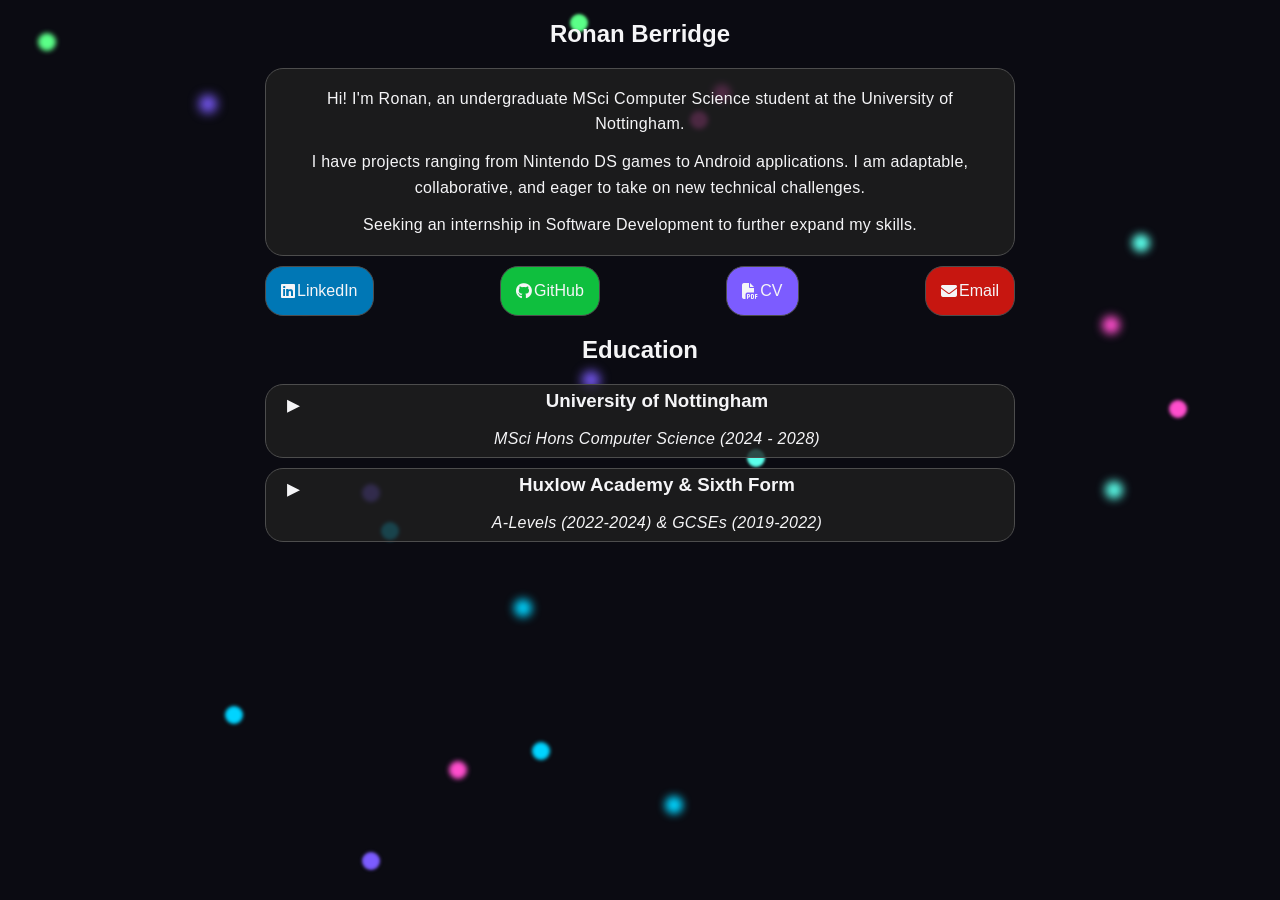
==== index.html @ 02e6f23b "Added education drop downs" ====
<!DOCTYPE html>
<html lang="en">
<head>
  <meta charset="UTF-8">

  <title>Ronan Berridge</title>
  <meta name="viewport" content="width=device-width, initial-scale=1" />

  <meta name="title" content="Ronan Berridge" />
  <meta name="description" content="My Portpholio! See what I have been up do and what I am working on." />
  <link rel="stylesheet" href="background.css">
  <link rel="stylesheet" href="styles.css">
  <link rel="stylesheet" href="https://cdnjs.cloudflare.com/ajax/libs/font-awesome/6.4.0/css/all.min.css">

</head>

<body>
  <div class="background" id="background"></div>
  <script src="background.js"></script>

  <div class="content">
    
    <!-- Section for the introduction -->
    <section>
      <h1>Ronan Berridge</h1>

      <div class="section">
        <p>Hi! I'm Ronan, an undergraduate MSci Computer Science student at the University of Nottingham.</p>
        <p>I have projects ranging from Nintendo DS games to Android applications. I am adaptable, collaborative, and eager to take on new technical challenges.</p>
        <p>Seeking an internship in Software Development to further expand my skills.</p>
      </div>

    </section>
    
    <!-- Section for links, socials, etc... -->
    <section>
      <div class="links">
        <a href="https://www.linkedin.com/in/ronan-berridge/" class="link-btn linkedin">
          <i class="fab fa-linkedin"></i>
          <span class="link-text">LinkedIn</span>
        </a>
        <a href="https://github.com/Mystical-a" class="link-btn github">
          <i class="fab fa-github"></i>
          <span class="link-text">GitHub</span>
        </a>
        <a href="RonanBerridge.pdf" class="link-btn cv">
          <i class="fas fa-file-pdf"></i>
          <span class="link-text">CV</span>
        </a>
        <a href="mailto:ronan.berridge@gmail.com" class="link-btn email">
          <i class="fas fa-envelope"></i>
          <span class="link-text">Email</span>
        </a>

      </div>
    </section>

    <!-- Section for education -->
    <section>
      <h2>Education</h2>
      <div class="section">

        <details class="section-dropdown">
          <summary>
            <h3><a href="https://www.nottingham.ac.uk/">University of Nottingham</a></h3>
            <p><a href="https://www.nottingham.ac.uk/studywithus/ugstudy/courses/UG/Computer-Science-MSci-Hons.html"><em>MSci Hons Computer Science (2024 - 2028)</em></a></p>
          </summary>

          <!-- Split the section into averages and modules -->
          <div class="section-grid">
            <div class="section-left">
              <h4>Key Modules</h4>
              <div class="section-chips">
                <span class="chip">Programming & Algorithms (99%)</span>
                <span class="chip">Computer Architecture (94%)</span>
                <span class="chip">Networks (92%)</span>
                <span class="chip">Software Engineering (92%)</span>
                <span class="chip">Assembly (99%)</span>
                <span class="chip">Operating Systems & Concurrency (76%)</span>
                <span class="chip">Developing Maintainable Software (79%)</span>
                <span class="chip">Computer Architecture (64%)</span>
                <span class="chip">Formal Reasoning (89%)</span>
                <span class="chip">Paradigms (79%)</span>
              </div>
            </div>
            <div class="section-right">
              <h4>Averages</h4>
              <p><strong>Year 1:</strong> 89%</p>
              <p><strong>Year 2:</strong> 80%</p>
            </div>
          </div>
        </details>

      </div>

      <div class="section">
      
        <details class="section-dropdown">
          <summary>
            <h3><a href="https://www.huxlow.northants.sch.uk/sixth-form/">Huxlow Academy & Sixth Form </a></h3>
            <p><em>A-Levels (2022-2024) & GCSEs (2019-2022)</em></p>
          </summary>
          
          <div class="section-grid">

            <div class="section-left">
              <h4>A-Levels</h4>
              <p><strong>Computer Science:</strong> A</p>
              <p><strong>Physics:</strong> A</p>
              <p><strong>Mathematics:</strong> A</p>
              <p><strong>Further Mathematics:</strong> B</p>
            </div>

            <div class="section-right">
              <h4>Key GCSEs (1-9)</h4>
              <p><strong>Computer Science</strong> 9</p>
              <p><strong>Physics</strong> 9</p>
              <p><strong>Mathematics</strong> 9</p>
              <p><strong>English</strong> 5</p>
            </div>

          </div>

        </details>

      </div>

    </section>
    
    <!-- Section for projects & experience -->


    <!-- Section for other stuff (certifications, interests, etc...) -->


  </div>

</body>
</html>
---- background.css ----
/* Background, set animations for moving a span and rotating it*/
@keyframes move {
    100% {
        transform: translate3d(0, 0, 1px) rotate(360deg);
    }
}

/* Then set the background to fill the entire screen, behind text, in the correct colour */
.background {
    position: fixed;
    width: 100vw;
    height: 100vh;
    top: 0;
    left: 0;
    background: #0b0b12;
    z-index: -1;
    overflow: hidden;
}

/* Set spans to be circles with the animation */
.background span {
    width: 2vmin;
    height: 2vmin;
    border-radius: 2vmin;
    backface-visibility: hidden;
    position: absolute;
    animation: move;
    animation-duration: 45s;
    animation-timing-function: linear;
    animation-iteration-count: infinite;
}

/* Set content to be centred on the screen and a fixed size*/
.content {
    position: absolute;
    top: 0%;
    left: 50%;
    width: 65%;
    max-width: 750px;

    transform: translate(-50%, 0%);
    text-align: center;
    transition: width 0.5s ease;
}

@media (max-width: 600px) {
    .content {
        width: 90%;
    }
}
---- styles.css ----
/* Generic styles applied to everyting */

/* Colours */
:root {
  --bg: #0b0b12;
  --surface: #202020cc;
  --surface-border: #4d4d4d;
  
  --primary: #7c5cff;
  --secondary: #00d4ff;

  --text-main: #f5f5f7;
  --text-muted: #a0a0b3;

  --orb1: #7c5cff;
  --orb2: #00d4ff;
  --orb3: #ff4ecd;
  --orb4: #5bff88;
}

/* Text */
body {
    font-family: 'Poppins', sans-serif;
    color: var(--text-main);
    opacity: 1;
}

/* Sections, these are the surfaces containing info */
/* They have slight opacity so you can see the background through them, and a rounded border */
.section {
    padding: 5px 15px;
    margin: 10px 0px;
    border: 1px solid var(--surface-border);
    border-radius: 2vh;
    background-color: var(--surface);
}

.section p {
    margin: 12px 0px;
    line-height: 1.6;
    letter-spacing: 0.3px;
    color: var(--text-main);
}

/* Allow sections to be split into two columns */
.section-grid {
    display: grid;
    grid-template-columns: repeat(auto-fit, minmax(250px, 1fr));
    gap: 16px;
    align-items: start;;
}

.section-left, .section-right {
    text-align: left;
}
.section-left p, .section-right p {
    margin: 8px 0px;
}

/* Set hidden links to appear normally */
.section h3 a,
.section p a {
  color: inherit;
  text-decoration: none;
  text-underline-offset: 2px;
}

/* Then add section chips to quickly display information */
.section-chips {
    display: flex;
    flex-wrap: wrap;
    gap: 8px;
    margin-top: 8px;;
}

/* Add styles for the section dropdowns */
.section-dropdown > summary {
  list-style: none;
  cursor: pointer;
  display: grid;
  grid-template-columns: 24px 1fr;
  gap: 0 10px;
  align-items: start;
}

/* Add an animation so it changes from ▸ to a down arrow when clicked */
.section-dropdown > summary::before {
  content: "▸";
  font-size: 1.6rem;
  line-height: 1;
  margin-top: 2px;
  transition: transform 0.2s ease;
}

.section-dropdown[open] > summary::before {
  transform: rotate(90deg);
}

/* Then set the H3 to sit next to the ▸ */
.section-dropdown > summary > :is(h3, p) {
  grid-column: 2;
  margin: 0;
}

/* And set the p to sit below the H3, with a small gap */
.section-dropdown > summary > p {
  margin-top: 9px;
}

/* A chip is similar to a section, it has a highlighted background to show the key info */
.chip {
    display: inline-block;
    padding: 6px 10px;
    border: 1px solid var(--surface-border);
    border-radius: 999px;
    background: rgba(255,255,255,0.04);
    font-size: 0.9rem;
    line-height: 1.2;
}


/* Styles for the link buttons */
/* Position them one after the other, in line with the previous segment */
.links {
    margin: 10px 0px;
    display: flex;
    justify-content: space-between;
    flex-wrap: wrap;
    width: 100%;
    gap: 15px;
}

/* Then give all the buttons the same border, padding and background */
.link-btn {
    display: flex;
    flex-direction: row;
    align-items: center;
    padding: 15px 15px;
    justify-content: center;
    border: 1px solid var(--surface-border);
    border-radius: 2vh;
    background-color: var(--surface);
    text-decoration: none;
    color: var(--text-main);
    transition: all 0.3s ease;
    gap: 2px;
}

/* Give buttons individual colours for each site */
.link-btn.github {
    background-color: #0FBF3E;
}
.link-btn.linkedin {
    background-color: #0077B5;
}
.link-btn.cv {
    background-color: #7c5cff;
}
.link-btn.email {
    background-color: #c71610;
}
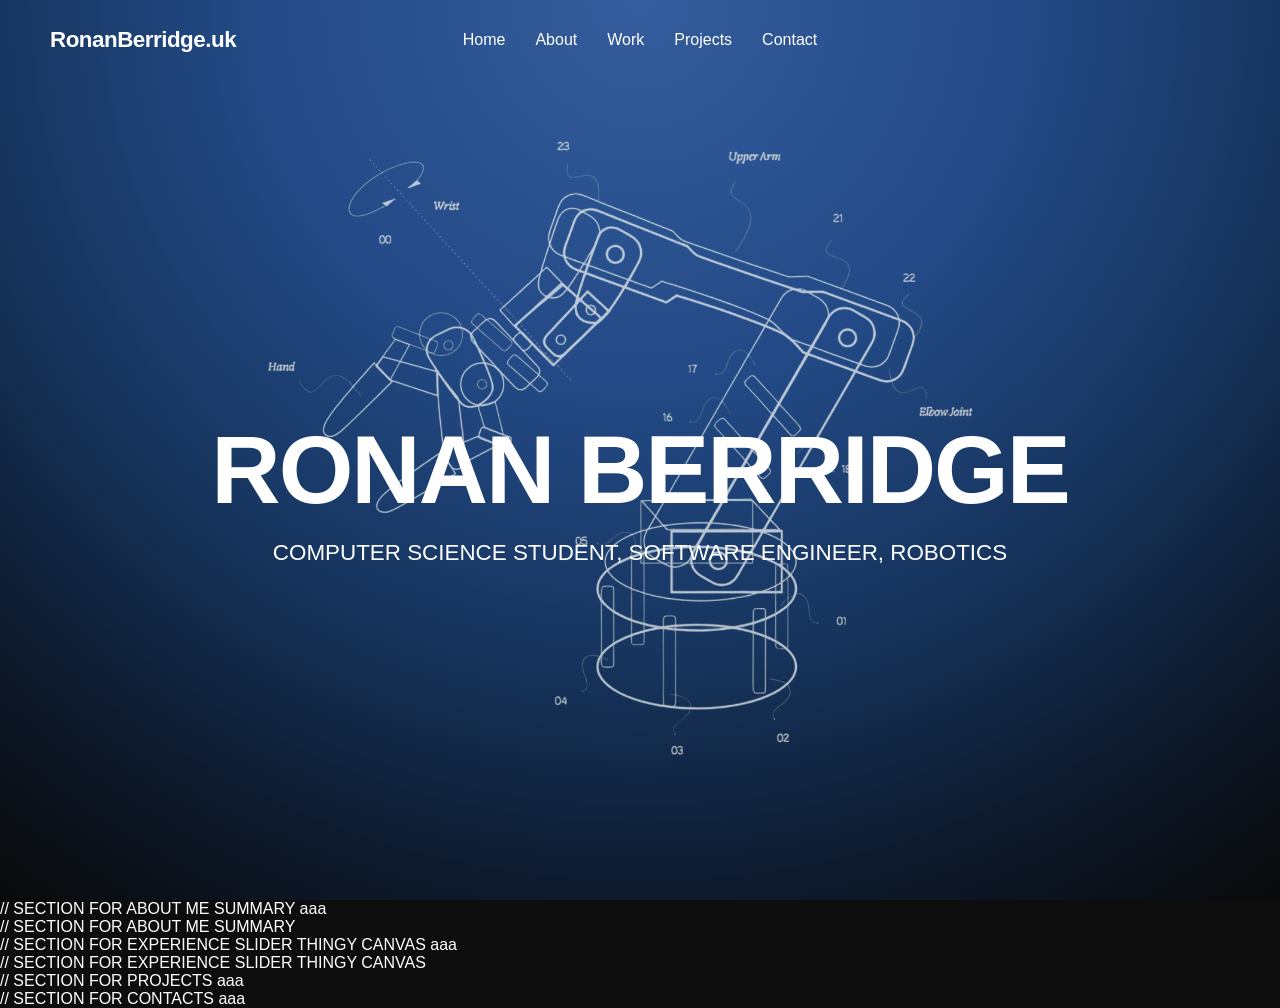
==== commit c1cd4c49: "Updated to new title page" ====
--- a/index.html
+++ b/index.html
@@ -15,127 +15,62 @@
 </head>
 
 <body>
-  <div class="background" id="background"></div>
-  <script src="background.js"></script>
 
-  <div class="content">
-    
-    <!-- Section for the introduction -->
-    <section>
-      <h1>Ronan Berridge</h1>
+    <div class="title-container">
+        <header>
 
-      <div class="section">
-        <p>Hi! I'm Ronan, an undergraduate MSci Computer Science student at the University of Nottingham.</p>
-        <p>I have projects ranging from Nintendo DS games to Android applications. I am adaptable, collaborative, and eager to take on new technical challenges.</p>
-        <p>Seeking an internship in Software Development to further expand my skills.</p>
-      </div>
+            <div class="logo">
+                <a href="#home">RonanBerridge.uk</a>
+            </div>
+
+            <nav>
+                <a href="#home">Home</a>
+                <a href="#about">About</a>
+                <a href="#work">Work</a>
+                <a href="#projects">Projects</a>
+                <a href="#contact">Contact</a>
+            </nav>
+
+        </header>
+
+        <section class="title" id="home">
+
+            <div class="title-content">
+
+                <img src="images/titleBackground.png" alt="Title background" class="title-image">
+                <h1>RONAN BERRIDGE</h1>
+                <p>COMPUTER SCIENCE STUDENT, SOFTWARE ENGINEER, ROBOTICS</p>
+
+            </div>
+
+        </section>
+
+    </div>
+
+
+    <section id="about"> // SECTION FOR ABOUT ME SUMMARY
+
+        aaa
+        
+    </section> // SECTION FOR ABOUT ME SUMMARY
+
+    <section id="work"> // SECTION FOR EXPERIENCE SLIDER THINGY CANVAS
+
+        aaa
+
+    </section> // SECTION FOR EXPERIENCE SLIDER THINGY CANVAS
+
+    <section id="projects"> // SECTION FOR PROJECTS
+
+        aaa
 
     </section>
-    
-    <!-- Section for links, socials, etc... -->
-    <section>
-      <div class="links">
-        <a href="https://www.linkedin.com/in/ronan-berridge/" class="link-btn linkedin">
-          <i class="fab fa-linkedin"></i>
-          <span class="link-text">LinkedIn</span>
-        </a>
-        <a href="https://github.com/Mystical-a" class="link-btn github">
-          <i class="fab fa-github"></i>
-          <span class="link-text">GitHub</span>
-        </a>
-        <a href="RonanBerridge.pdf" class="link-btn cv">
-          <i class="fas fa-file-pdf"></i>
-          <span class="link-text">CV</span>
-        </a>
-        <a href="mailto:ronan.berridge@gmail.com" class="link-btn email">
-          <i class="fas fa-envelope"></i>
-          <span class="link-text">Email</span>
-        </a>
 
-      </div>
+    <section id="contact"> // SECTION FOR CONTACTS
+
+        aaa
+
     </section>
 
-    <!-- Section for education -->
-    <section>
-      <h2>Education</h2>
-      <div class="section">
 
-        <details class="section-dropdown">
-          <summary>
-            <h3><a href="https://www.nottingham.ac.uk/">University of Nottingham</a></h3>
-            <p><a href="https://www.nottingham.ac.uk/studywithus/ugstudy/courses/UG/Computer-Science-MSci-Hons.html"><em>MSci Hons Computer Science (2024 - 2028)</em></a></p>
-          </summary>
-
-          <!-- Split the section into averages and modules -->
-          <div class="section-grid">
-            <div class="section-left">
-              <h4>Key Modules</h4>
-              <div class="section-chips">
-                <span class="chip">Programming & Algorithms (99%)</span>
-                <span class="chip">Computer Architecture (94%)</span>
-                <span class="chip">Networks (92%)</span>
-                <span class="chip">Software Engineering (92%)</span>
-                <span class="chip">Assembly (99%)</span>
-                <span class="chip">Operating Systems & Concurrency (76%)</span>
-                <span class="chip">Developing Maintainable Software (79%)</span>
-                <span class="chip">Computer Architecture (64%)</span>
-                <span class="chip">Formal Reasoning (89%)</span>
-                <span class="chip">Paradigms (79%)</span>
-              </div>
-            </div>
-            <div class="section-right">
-              <h4>Averages</h4>
-              <p><strong>Year 1:</strong> 89%</p>
-              <p><strong>Year 2:</strong> 80%</p>
-            </div>
-          </div>
-        </details>
-
-      </div>
-
-      <div class="section">
-      
-        <details class="section-dropdown">
-          <summary>
-            <h3><a href="https://www.huxlow.northants.sch.uk/sixth-form/">Huxlow Academy & Sixth Form </a></h3>
-            <p><em>A-Levels (2022-2024) & GCSEs (2019-2022)</em></p>
-          </summary>
-          
-          <div class="section-grid">
-
-            <div class="section-left">
-              <h4>A-Levels</h4>
-              <p><strong>Computer Science:</strong> A</p>
-              <p><strong>Physics:</strong> A</p>
-              <p><strong>Mathematics:</strong> A</p>
-              <p><strong>Further Mathematics:</strong> B</p>
-            </div>
-
-            <div class="section-right">
-              <h4>Key GCSEs (1-9)</h4>
-              <p><strong>Computer Science</strong> 9</p>
-              <p><strong>Physics</strong> 9</p>
-              <p><strong>Mathematics</strong> 9</p>
-              <p><strong>English</strong> 5</p>
-            </div>
-
-          </div>
-
-        </details>
-
-      </div>
-
-    </section>
-    
-    <!-- Section for projects & experience -->
-
-
-    <!-- Section for other stuff (certifications, interests, etc...) -->
-
-
-  </div>
-
-</body>
-</html>
-
-
+</body>
--- a/styles.css
+++ b/styles.css
@@ -1,161 +1,145 @@
-/* Generic styles applied to everyting */
-
-/* Colours */
-:root {
-  --bg: #0b0b12;
-  --surface: #202020cc;
-  --surface-border: #4d4d4d;
-  
-  --primary: #7c5cff;
-  --secondary: #00d4ff;
-
-  --text-main: #f5f5f7;
-  --text-muted: #a0a0b3;
-
-  --orb1: #7c5cff;
-  --orb2: #00d4ff;
-  --orb3: #ff4ecd;
-  --orb4: #5bff88;
+* {
+    margin: 0;
+    padding: 0;
+    box-sizing: border-box;
 }
 
-/* Text */
 body {
-    font-family: 'Poppins', sans-serif;
-    color: var(--text-main);
-    opacity: 1;
+    font-family: "Inter", sans-serif;
+    background: #0d0d0d;
+    color: white;
 }
 
-/* Sections, these are the surfaces containing info */
-/* They have slight opacity so you can see the background through them, and a rounded border */
-.section {
-    padding: 5px 15px;
-    margin: 10px 0px;
-    border: 1px solid var(--surface-border);
-    border-radius: 2vh;
-    background-color: var(--surface);
+.title-container {
+    min-height: 100vh;
+    background:
+        radial-gradient(
+            circle at top,
+            #355d9d 0%,
+            #234a86 35%,
+            #16345d 60%,
+            #0e1b2f 80%,
+            #090909 100%
+        );
 }
 
-.section p {
-    margin: 12px 0px;
-    line-height: 1.6;
-    letter-spacing: 0.3px;
-    color: var(--text-main);
+header {
+    height: 80px;
+    width: 100%;
+    display: flex;
+    align-items: center;
+    padding: 0 50px;
+    background: transparent;
 }
 
-/* Allow sections to be split into two columns */
-.section-grid {
-    display: grid;
-    grid-template-columns: repeat(auto-fit, minmax(250px, 1fr));
-    gap: 16px;
-    align-items: start;;
+.logo {
+    flex: 1;
+    opacity: 1;
+    transition: opacity 0.3s ease;
 }
 
-.section-left, .section-right {
-    text-align: left;
-}
-.section-left p, .section-right p {
-    margin: 8px 0px;
+.logo a {
+
+    color: white;
+
+    text-decoration: none;
+
+    font-size: 1.4rem;
+    font-weight: 700;
+
+    letter-spacing: -0.5px;
+
 }
 
-/* Set hidden links to appear normally */
-.section h3 a,
-.section p a {
-  color: inherit;
-  text-decoration: none;
-  text-underline-offset: 2px;
+nav {
+
+    position: absolute;
+    left: 50%;
+    transform: translateX(-50%);
+    display: flex;
+    gap: 30px;
+    opacity: 1;
+    transition: opacity 0.3s ease;
+}
+@media (max-width: 900px) {
+
+    .logo,
+    nav {
+        opacity: 0;
+        pointer-events: none;
+    }
+
 }
 
-/* Then add section chips to quickly display information */
-.section-chips {
-    display: flex;
-    flex-wrap: wrap;
-    gap: 8px;
-    margin-top: 8px;;
+nav a {
+
+    color: #ffffff;
+
+    text-decoration: none;
+
+    font-size: 1rem;
+    font-weight: 500;
+
 }
 
-/* Add styles for the section dropdowns */
-.section-dropdown > summary {
-  list-style: none;
-  cursor: pointer;
-  display: grid;
-  grid-template-columns: 24px 1fr;
-  gap: 0 10px;
-  align-items: start;
-}
+nav a:hover {
 
-/* Add an animation so it changes from ▸ to a down arrow when clicked */
-.section-dropdown > summary::before {
-  content: "▸";
-  font-size: 1.6rem;
-  line-height: 1;
-  margin-top: 2px;
-  transition: transform 0.2s ease;
-}
+    color: white;
+    transform: translateY(-2px);
 
-.section-dropdown[open] > summary::before {
-  transform: rotate(90deg);
-}
-
-/* Then set the H3 to sit next to the ▸ */
-.section-dropdown > summary > :is(h3, p) {
-  grid-column: 2;
-  margin: 0;
-}
-
-/* And set the p to sit below the H3, with a small gap */
-.section-dropdown > summary > p {
-  margin-top: 9px;
-}
-
-/* A chip is similar to a section, it has a highlighted background to show the key info */
-.chip {
-    display: inline-block;
-    padding: 6px 10px;
-    border: 1px solid var(--surface-border);
-    border-radius: 999px;
-    background: rgba(255,255,255,0.04);
-    font-size: 0.9rem;
-    line-height: 1.2;
 }
 
 
-/* Styles for the link buttons */
-/* Position them one after the other, in line with the previous segment */
-.links {
-    margin: 10px 0px;
+
+
+
+.title {
+
+    height: calc(100vh - 80px);
+
     display: flex;
-    justify-content: space-between;
-    flex-wrap: wrap;
-    width: 100%;
-    gap: 15px;
+    justify-content: center;
+    align-items: center;
+
+    background: transparent;
+
 }
 
-/* Then give all the buttons the same border, padding and background */
-.link-btn {
-    display: flex;
-    flex-direction: row;
-    align-items: center;
-    padding: 15px 15px;
-    justify-content: center;
-    border: 1px solid var(--surface-border);
-    border-radius: 2vh;
-    background-color: var(--surface);
-    text-decoration: none;
-    color: var(--text-main);
-    transition: all 0.3s ease;
-    gap: 2px;
+
+.title-content {
+    position: relative;
+    text-align: center;
 }
 
-/* Give buttons individual colours for each site */
-.link-btn.github {
-    background-color: #0FBF3E;
+.title-image {
+    position: absolute;
+
+    top: 20%;
+    left: 50%;
+    transform: translate(-50%, -50%);
+
+    opacity: 0.7;
+
+    width: min(900px, 80vw);
+    height: auto;
+    z-index: 0;
+
+    pointer-events: none;
 }
-.link-btn.linkedin {
-    background-color: #0077B5;
+
+.title h1 {
+    font-size: clamp(3.5rem, 8vw, 6rem);
+    font-weight: 800;
+    letter-spacing: -2px;
+    position: relative;
+    z-index: 1;
+    margin-bottom: 15px;
 }
-.link-btn.cv {
-    background-color: #7c5cff;
-}
-.link-btn.email {
-    background-color: #c71610;
-}
+
+.title p {
+    font-size: 1.4rem;
+    font-weight: 540;
+    position: relative;
+    z-index: 1;
+
+}
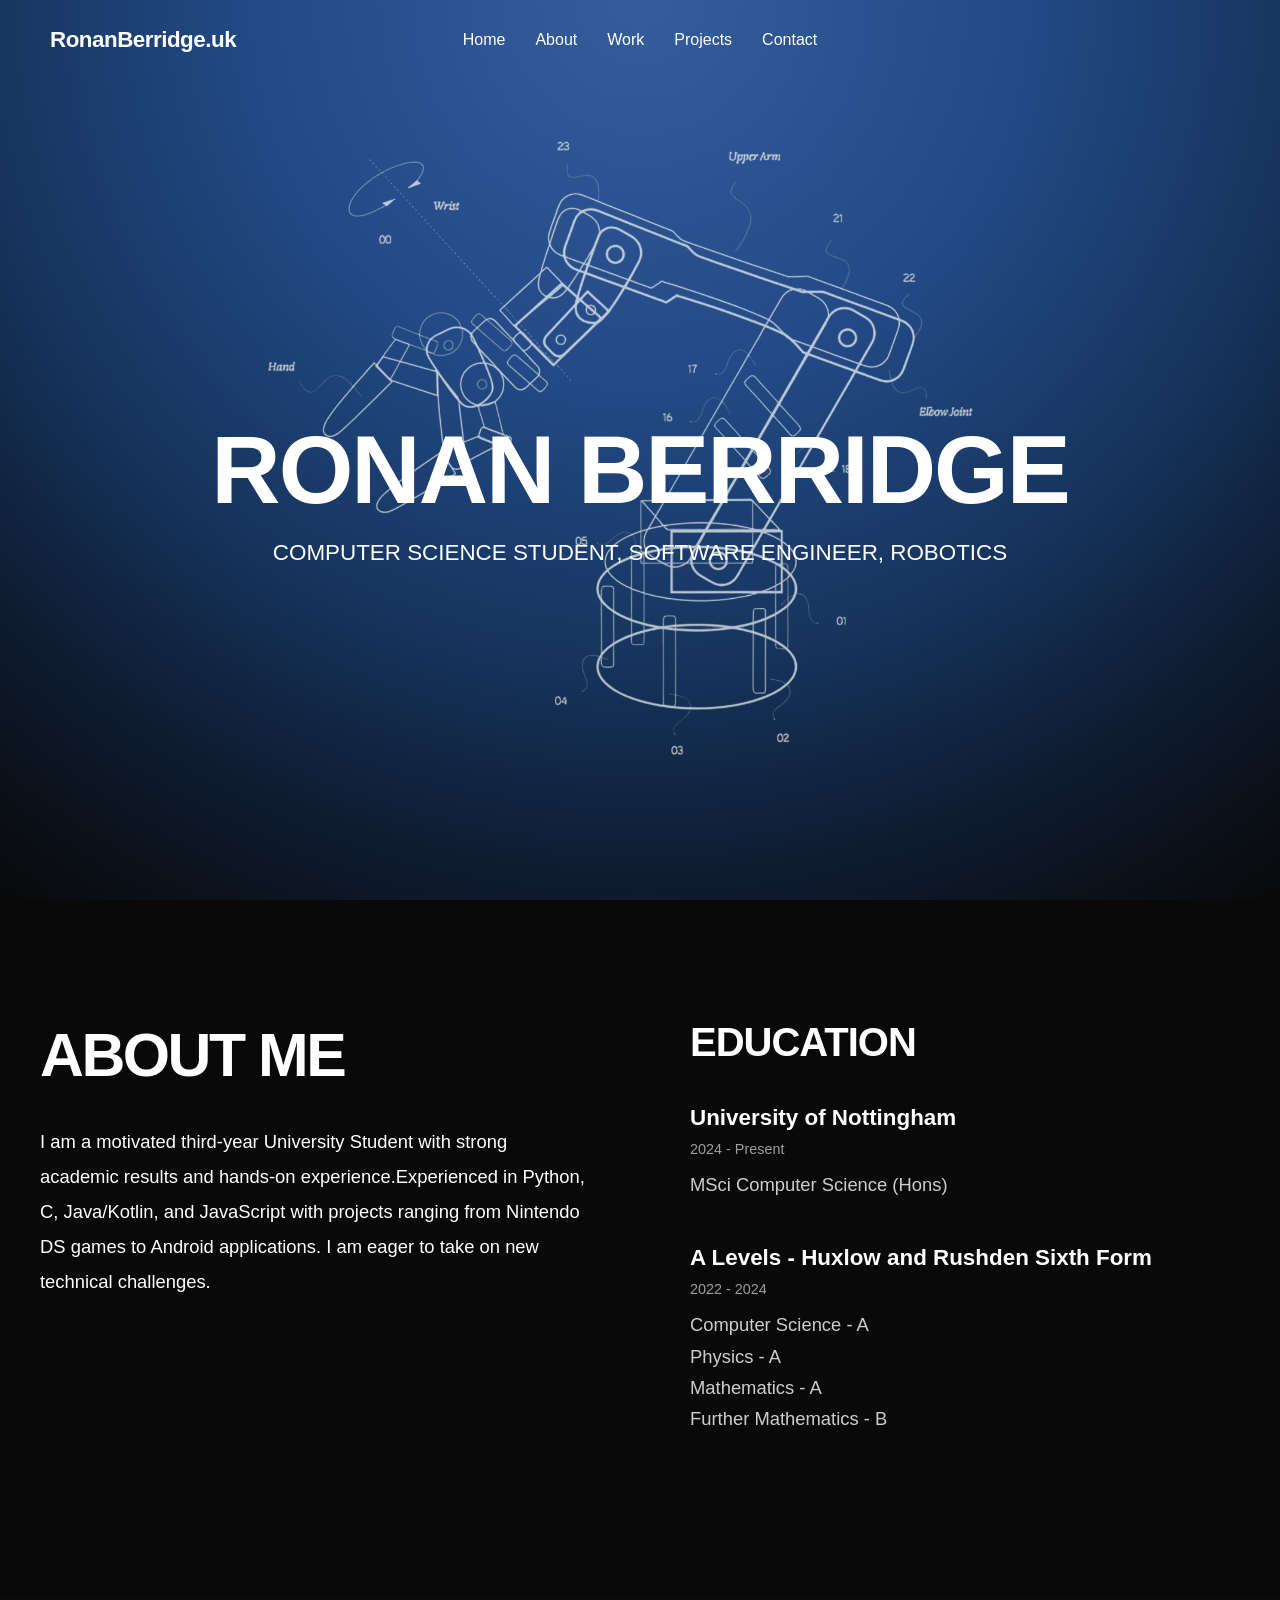
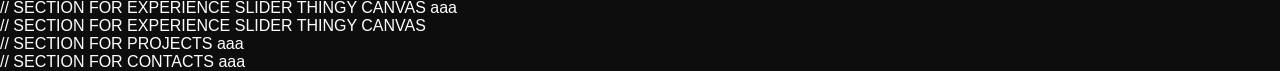
==== commit b203fec6: "Add about section" ====
--- a/index.html
+++ b/index.html
@@ -34,7 +34,6 @@
         </header>
 
         <section class="title" id="home">
-
             <div class="title-content">
 
                 <img src="images/titleBackground.png" alt="Title background" class="title-image">
@@ -42,17 +41,60 @@
                 <p>COMPUTER SCIENCE STUDENT, SOFTWARE ENGINEER, ROBOTICS</p>
 
             </div>
-
         </section>
 
     </div>
 
+    <section id="about" class="about">
+        <div class="split-container">
+            <div class="split">
 
-    <section id="about"> // SECTION FOR ABOUT ME SUMMARY
+                <h2>ABOUT ME</h2>
+                <p>I am a motivated third-year University Student with strong academic results and hands-on experience.Experienced in Python, C, Java/Kotlin, and JavaScript with projects ranging from Nintendo DS games to Android applications. I am eager to take on new technical challenges.</p>
 
-        aaa
-        
-    </section> // SECTION FOR ABOUT ME SUMMARY
+            </div>
+            <div class="split">
+
+                <h3>EDUCATION</h3>
+
+
+                <div class="split-item">
+
+                    <h4>University of Nottingham</h4>
+
+                    <span>
+                        2024 - Present
+                    </span>
+
+                    <p>
+                        MSci Computer Science (Hons)
+                    </p>
+
+
+
+                </div>
+
+
+                <div class="split-item">
+
+                    <h4>A Levels - Huxlow and Rushden Sixth Form</h4>
+                    
+                    <span>
+                        2022 - 2024
+                    </span>
+
+                    <p>
+                        Computer Science - A <br>
+                        Physics - A<br>
+                        Mathematics - A<br>
+                        Further Mathematics - B <br>
+                    </p>
+
+                </div>
+            </div>
+        </div>
+
+    </section>
 
     <section id="work"> // SECTION FOR EXPERIENCE SLIDER THINGY CANVAS
 
--- a/styles.css
+++ b/styles.css
@@ -10,6 +10,7 @@
     color: white;
 }
 
+/* Title section */
 .title-container {
     min-height: 100vh;
     background:
@@ -23,6 +24,7 @@
         );
 }
 
+/* Header sits above title, but shares its background */
 header {
     height: 80px;
     width: 100%;
@@ -32,6 +34,7 @@
     background: transparent;
 }
 
+/* Logo is the RonanBerridge.uk in the top left of the header */
 .logo {
     flex: 1;
     opacity: 1;
@@ -39,18 +42,14 @@
 }
 
 .logo a {
-
     color: white;
-
     text-decoration: none;
-
     font-size: 1.4rem;
     font-weight: 700;
-
     letter-spacing: -0.5px;
-
-}
-
+}
+
+/* The nav (page options) dissapears on small devices as well as the logo */
 nav {
 
     position: absolute;
@@ -71,15 +70,12 @@
 
 }
 
+/* Remove the underline from the nav links and make them white, with a hover effect */
 nav a {
-
     color: #ffffff;
-
     text-decoration: none;
-
     font-size: 1rem;
     font-weight: 500;
-
 }
 
 nav a:hover {
@@ -89,44 +85,34 @@
 
 }
 
-
-
-
-
+/* The actual title is the full height of the screen minus the header */
 .title {
-
     height: calc(100vh - 80px);
-
     display: flex;
     justify-content: center;
     align-items: center;
-
     background: transparent;
-
-}
-
+}
 
 .title-content {
     position: relative;
     text-align: center;
 }
 
+/* The image sits behind the text and has a transparent background */
 .title-image {
     position: absolute;
-
     top: 20%;
     left: 50%;
     transform: translate(-50%, -50%);
-
     opacity: 0.7;
-
     width: min(900px, 80vw);
     height: auto;
     z-index: 0;
-
     pointer-events: none;
 }
 
+/* Set the text sizes */
 .title h1 {
     font-size: clamp(3.5rem, 8vw, 6rem);
     font-weight: 800;
@@ -142,4 +128,96 @@
     position: relative;
     z-index: 1;
 
-}+}
+
+/* About section */
+.about {
+    width: 100%;
+    padding: 120px 40px;
+    background: #090909;
+}
+
+/* Define a split container, allowing two things side by side */
+.split-container {
+    width: 100%;
+    max-width: 1200px;
+    margin: 0 auto;
+    display: grid;
+    grid-template-columns: 1fr 1fr;
+    gap: clamp(40px, 8vw, 100px);
+    align-items: start;
+}
+
+.split h2 {
+    font-size: 3.8rem;
+    font-weight: 800;
+    margin-bottom: 35px;
+    letter-spacing: -2.5px;
+
+}
+
+.split h3 {
+    font-size: 2.5rem;
+    font-weight: 700;
+    margin-bottom: 40px;
+    letter-spacing: -1px;
+}
+
+.split h4 {
+    font-size: 1.4rem;
+    font-weight: 600;
+    margin-bottom: 8px;
+}
+
+.split p {
+    font-size: 1.15rem;
+    line-height: 1.9;
+    margin-bottom: 25px;
+    max-width: 600px;
+}
+
+/* Split items are similar but vertical splits */
+.split-item {
+    margin-bottom: 45px;
+}
+
+.split-item p {
+    color: rgba(255,255,255,0.8);
+    line-height: 1.7;
+}
+
+.split-item span {
+    display: block;
+    margin-top: 10px;
+    margin-bottom: 12px;
+    color: rgba(255,255,255,0.6);
+    font-size: 0.9rem;
+}
+
+/* And make this responsive so on smaller devices is stacks vertically instead of splitting horizontally */
+@media (max-width: 900px) {
+
+    .about {
+        padding: 80px 25px;
+    }
+
+
+    .split-container {
+
+        grid-template-columns: 1fr;
+
+        gap: 60px;
+
+    }
+
+
+    .split h2 {
+        font-size: 3rem;
+    }
+
+
+    .split h3 {
+        font-size: 2rem;
+    }
+
+}
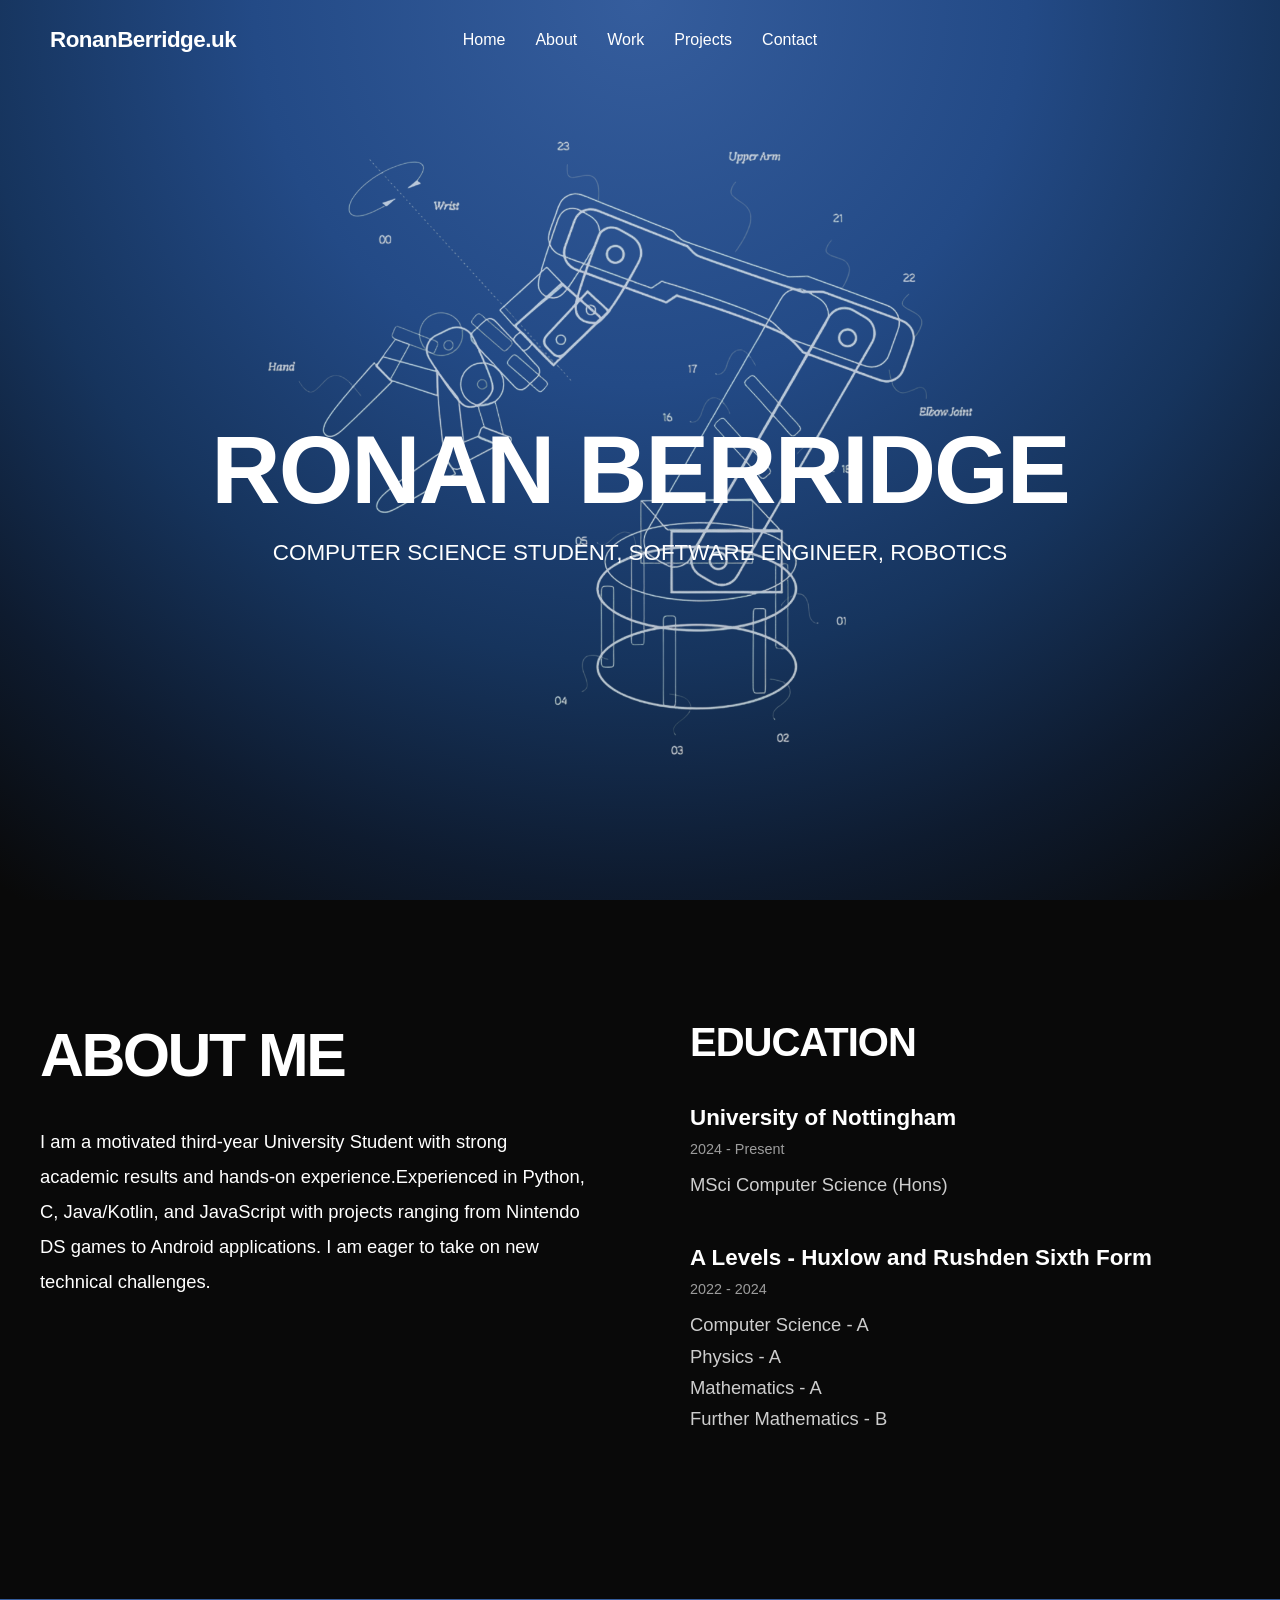
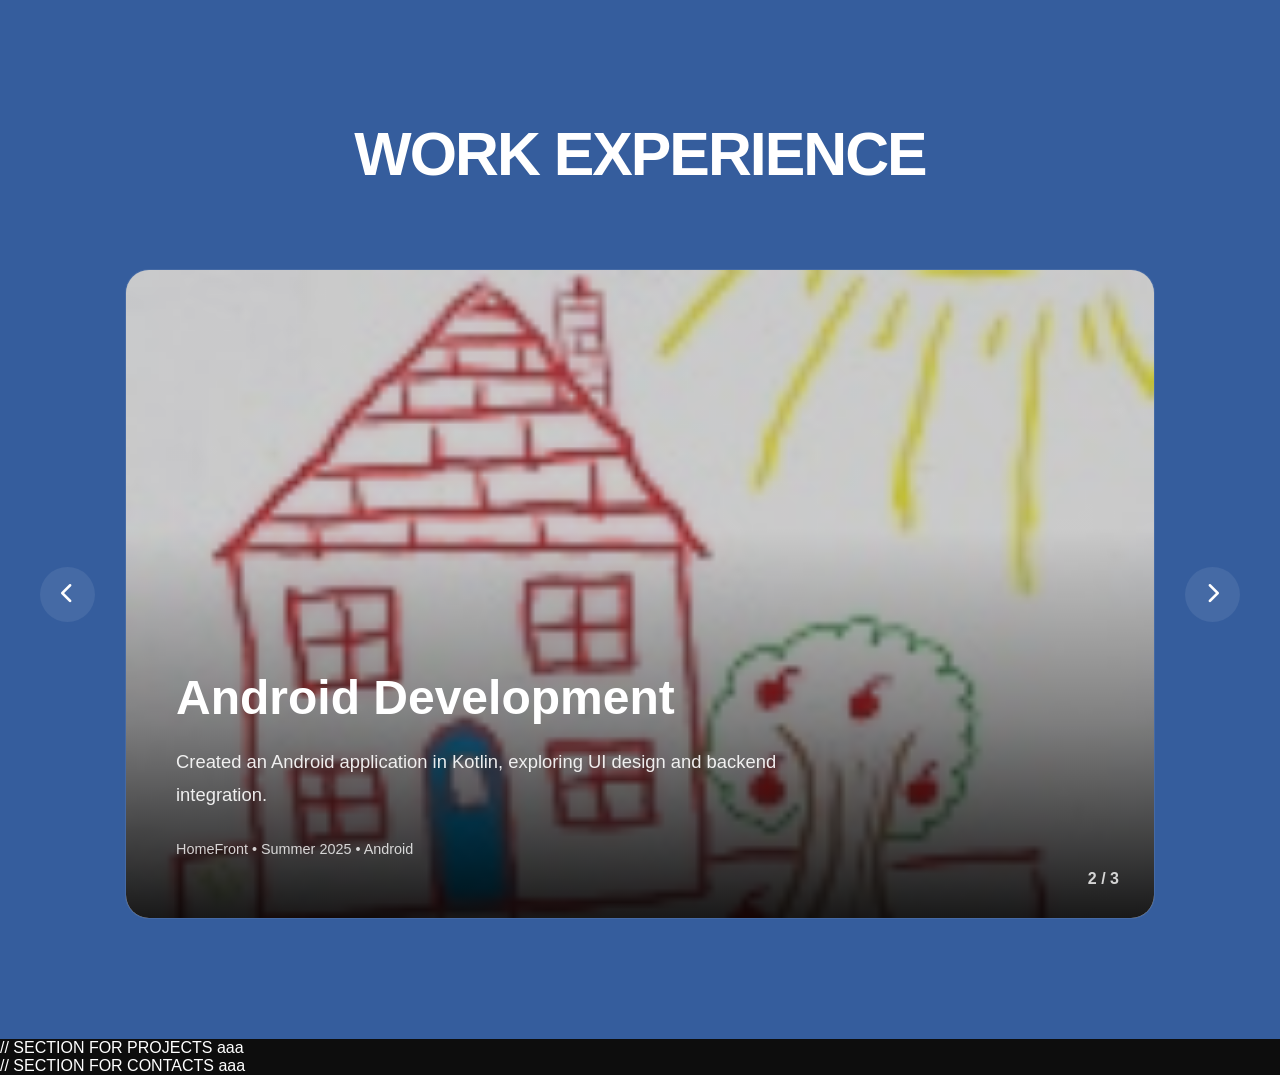
==== commit 775e054b: "Added work experience section" ====
--- a/index.html
+++ b/index.html
@@ -8,7 +8,6 @@
 
   <meta name="title" content="Ronan Berridge" />
   <meta name="description" content="My Portpholio! See what I have been up do and what I am working on." />
-  <link rel="stylesheet" href="background.css">
   <link rel="stylesheet" href="styles.css">
   <link rel="stylesheet" href="https://cdnjs.cloudflare.com/ajax/libs/font-awesome/6.4.0/css/all.min.css">
 
@@ -96,11 +95,36 @@
 
     </section>
 
-    <section id="work"> // SECTION FOR EXPERIENCE SLIDER THINGY CANVAS
+    <section class="work" id="work">
 
-        aaa
+        <h2>WORK EXPERIENCE</h2>
 
-    </section> // SECTION FOR EXPERIENCE SLIDER THINGY CANVAS
+        <div class="carousel">
+
+        <button id="previous" class="carousel-button">
+            <i class="fa-solid fa-chevron-left"></i>
+        </button>
+
+            <div class="slide">
+
+                <img id="slide-image">
+                <div class="slide-overlay"></div>
+                <div class="slide-content">
+                    <h3 id="slide-title"></h3>
+                    <p id="slide-description"></p>
+                    <div id="slide-tag" class="slide-tag"></div>
+                </div>
+                <div id="slide-number" class="slide-number"></div>
+
+            </div>
+
+        <button id="next" class="carousel-button">
+            <i class="fa-solid fa-chevron-right"></i>
+        </button>
+
+        </div>
+
+    </section>
 
     <section id="projects"> // SECTION FOR PROJECTS
 
@@ -115,4 +139,5 @@
     </section>
 
 
+    <script src="carousel.js"></script>
 </body>
--- a/styles.css
+++ b/styles.css
@@ -20,7 +20,7 @@
             #234a86 35%,
             #16345d 60%,
             #0e1b2f 80%,
-            #090909 100%
+            #090909 99%
         );
 }
 
@@ -221,3 +221,123 @@
     }
 
 }
+
+/* Work section */
+.work {
+    width: 100%;
+    padding: 120px 40px;
+    background: #355d9d;
+}
+
+.work h2 {
+    text-align: center;
+    font-size: 3.8rem;
+    font-weight: 800;
+    letter-spacing: -2px;
+    margin-bottom: 80px;
+
+}
+
+/* This section uses a carousel */
+.carousel {
+    max-width: 1200px;
+    margin: 0 auto;
+    display: flex;
+    align-items: center;
+    gap: 30px;
+}
+
+.carousel-button {
+    width: 55px;
+    height: 55px;
+    border: none;
+    border-radius: 50%;
+    background: rgba(255,255,255,0.08);
+    color: white;
+    font-size: 1.3rem;
+    cursor: pointer;
+    transition:
+        background 0.25s ease,
+        transform 0.25s ease;
+}
+
+.carousel-button:hover {
+    background: rgba(255,255,255,0.15);
+    transform: scale(1.08);
+}
+
+/* A slide is a single item in the carousel */
+/* This has text, an image and a gradient to make the text readable */
+.slide {
+    position: relative;
+    flex: 1;
+    height: 650px;
+    overflow: hidden;
+    border-radius: 24px;
+    border: 1px solid rgba(255,255,255,0.08);
+    background: #355d9d;
+    opacity: 1;
+    transition: opacity 0.25s ease;
+}
+
+/* When changing slide, this fade class is added to trigger the transition animation */
+.slide.fade {
+    opacity: 0;
+}
+
+.slide img {
+    position: absolute;
+    inset: 0;
+    width: 100%;
+    height: 100%;
+    object-fit: cover;
+}
+
+.slide-overlay {
+    position: absolute;
+    inset: 0;
+    background:
+        linear-gradient(
+            to top,
+            rgba(0,0,0,0.9) 0%,
+            rgba(0,0,0,0.5) 30%,
+            rgba(0,0,0,0.2) 60%
+        );
+}
+
+.slide-content {
+    position: absolute;
+    left: 50px;
+    bottom: 60px;
+    max-width: 650px;
+    z-index: 2;
+}
+
+.slide-content h3 {
+    font-size: 3rem;
+    font-weight: 700;
+    margin-bottom: 20px;
+}
+
+.slide-content p {
+    font-size: 1.15rem;
+    line-height: 1.8;
+    color: rgba(255,255,255,0.9);
+}
+
+.slide-tag {
+    display: inline-block;
+    margin-top: 30px;
+    color: rgba(255,255,255,0.8);
+    font-size: 0.9rem;
+}
+
+.slide-number {
+    position: absolute;
+    right: 35px;
+    bottom: 30px;
+    font-size: 1rem;
+    font-weight: 600;
+    color: rgba(255,255,255,0.8);
+    z-index: 2;
+}
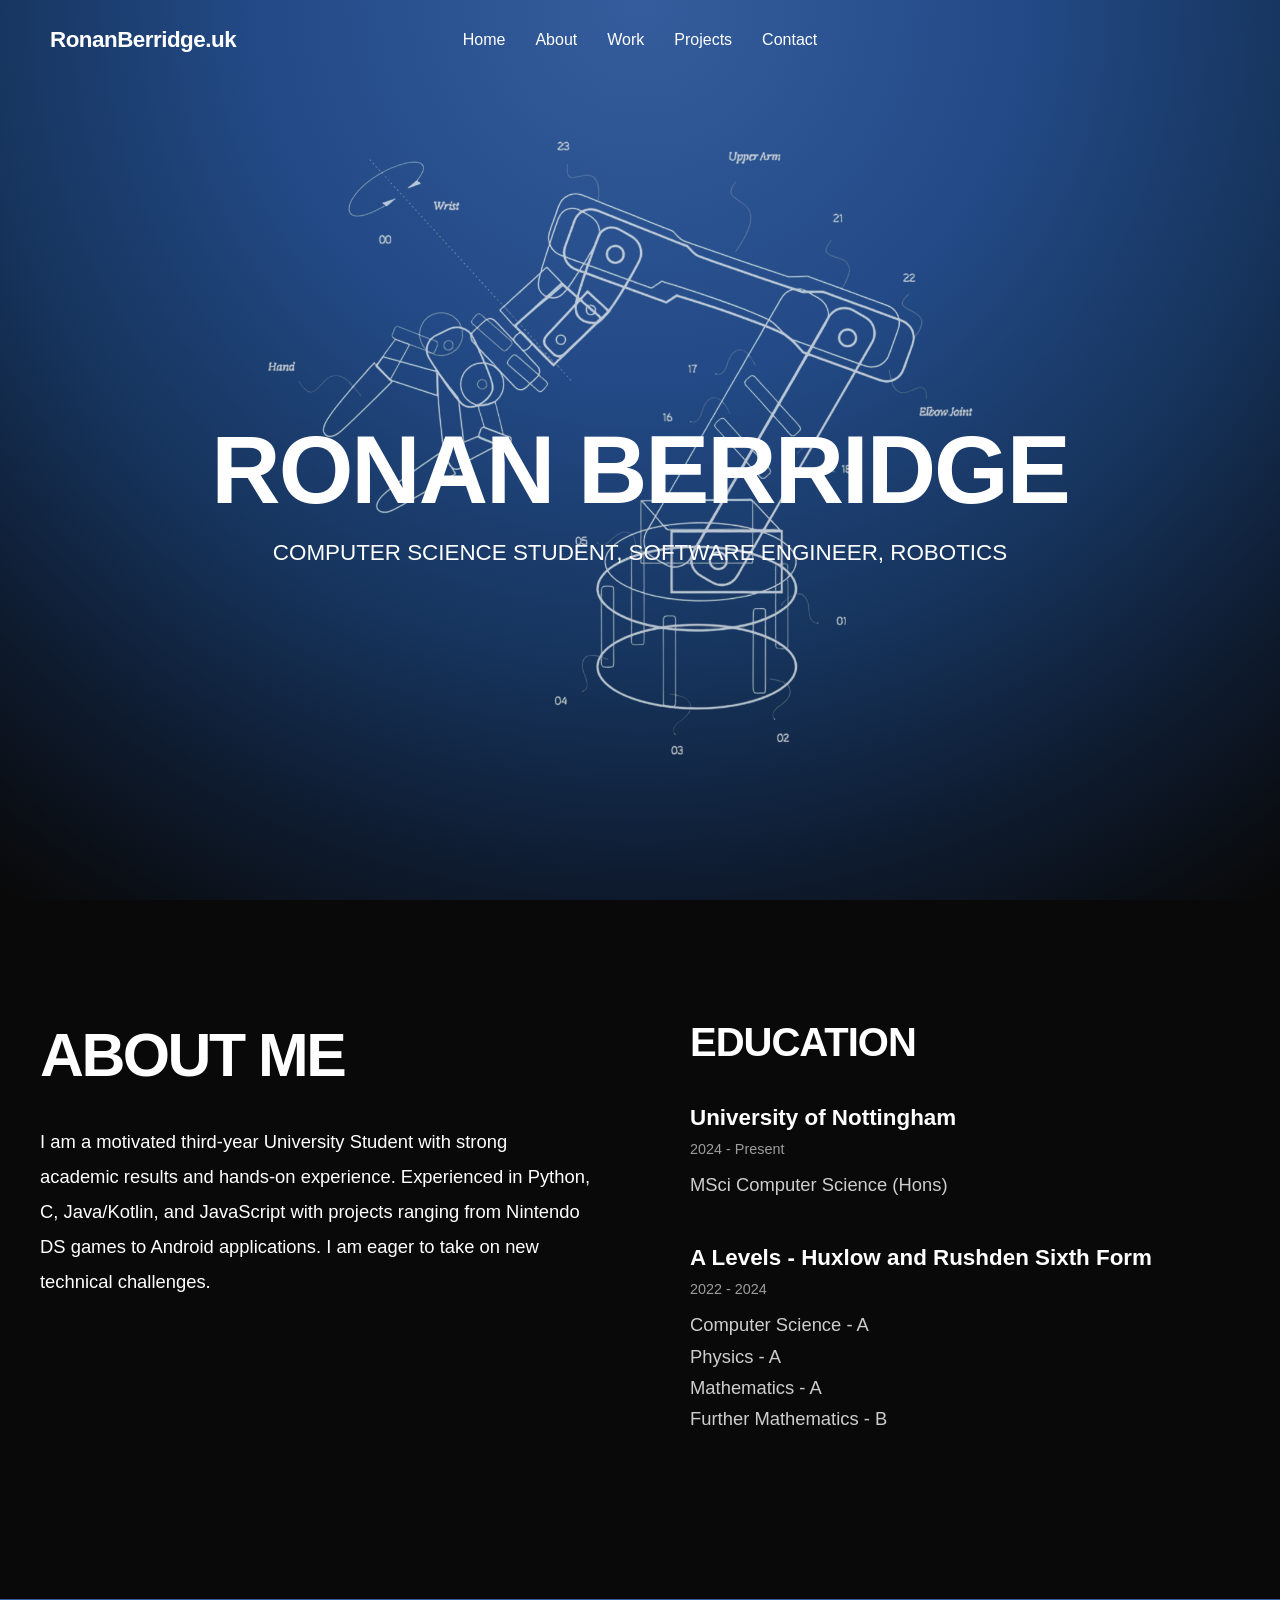
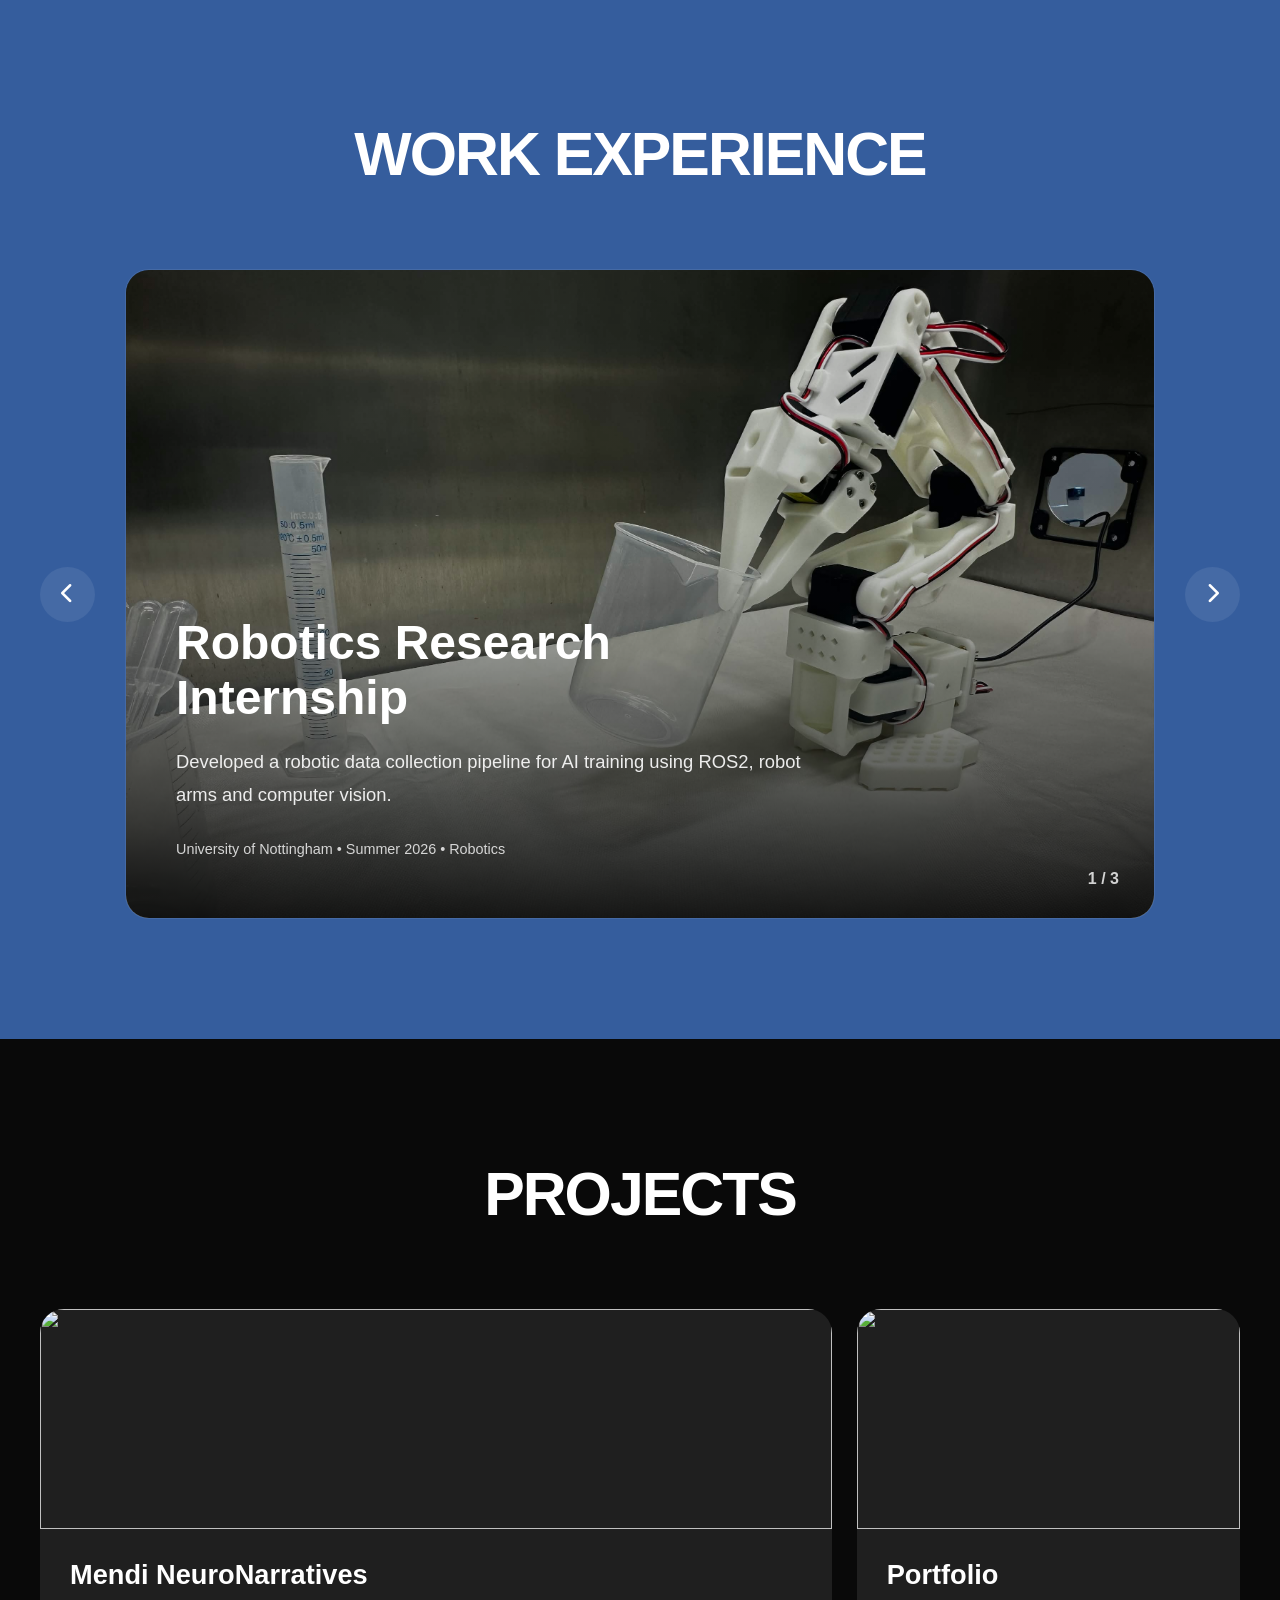
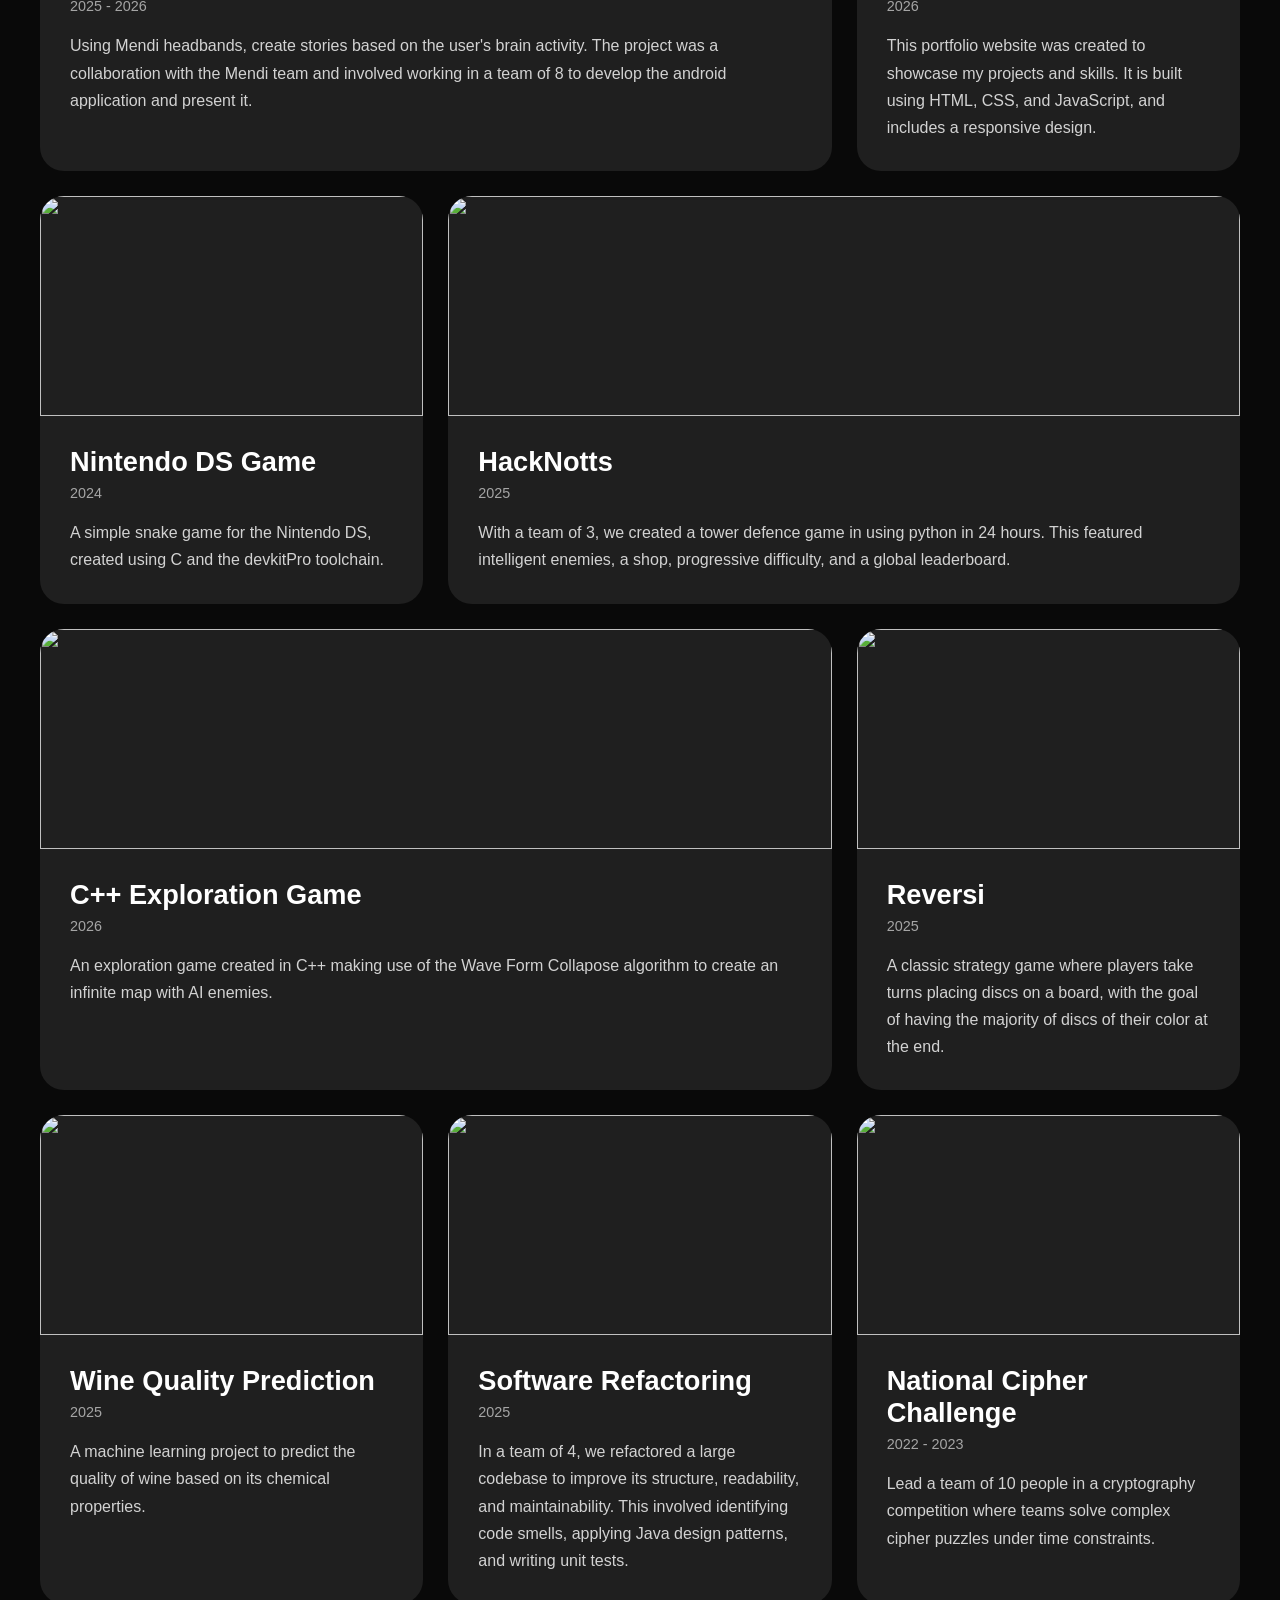
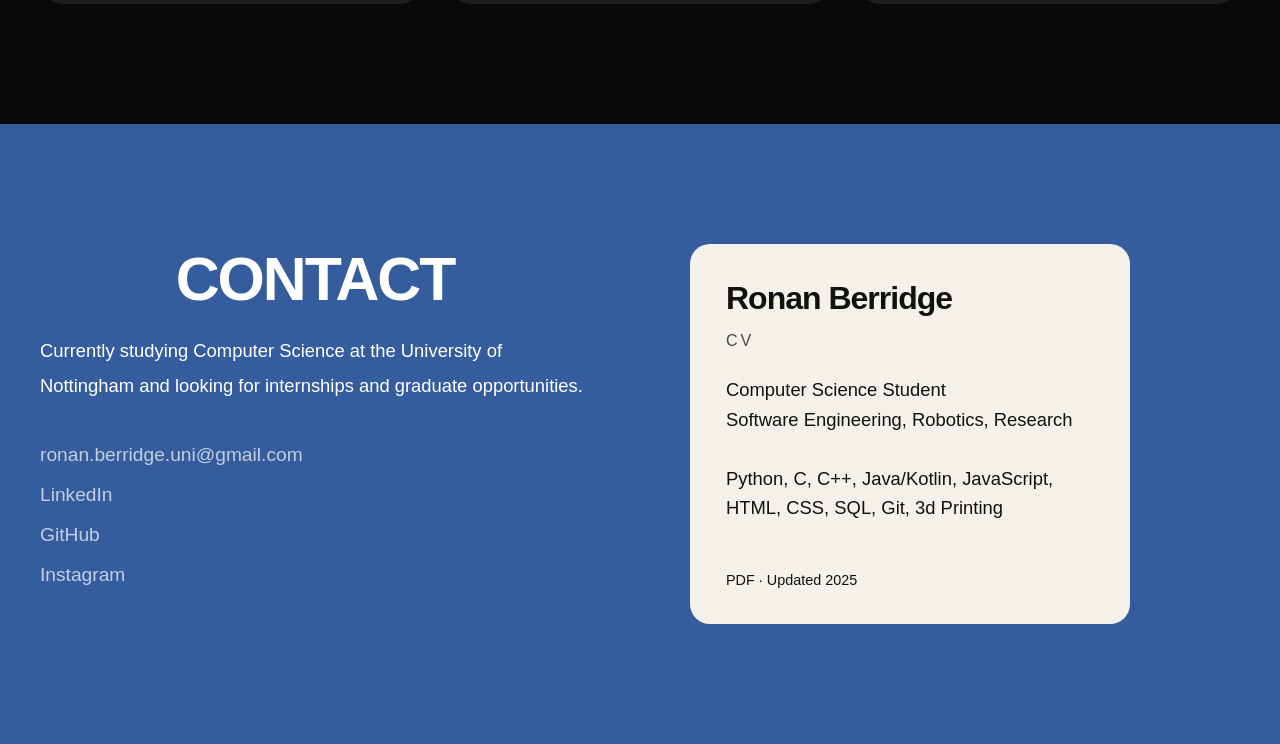
==== commit 51e44bd6: "Added contact info" ====
--- a/index.html
+++ b/index.html
@@ -49,7 +49,7 @@
             <div class="split">
 
                 <h2>ABOUT ME</h2>
-                <p>I am a motivated third-year University Student with strong academic results and hands-on experience.Experienced in Python, C, Java/Kotlin, and JavaScript with projects ranging from Nintendo DS games to Android applications. I am eager to take on new technical challenges.</p>
+                <p>I am a motivated third-year University Student with strong academic results and hands-on experience. Experienced in Python, C, Java/Kotlin, and JavaScript with projects ranging from Nintendo DS games to Android applications. I am eager to take on new technical challenges.</p>
 
             </div>
             <div class="split">
@@ -126,18 +126,52 @@
 
     </section>
 
-    <section id="projects"> // SECTION FOR PROJECTS
+    <section id="projects" class="projects">
+        
+        <h2>PROJECTS</h2>
 
-        aaa
+        <div id="projects-grid" class="projects-grid"></div>
 
     </section>
 
-    <section id="contact"> // SECTION FOR CONTACTS
+    <section id="contact" class="contact">
 
-        aaa
+        <div class="split-container">
+            <div class="split">
+
+                <h2>CONTACT</h2>
+                <p>Currently studying Computer Science at the University of Nottingham and looking for internships and graduate opportunities.</p>
+                
+                <div class="contact-links">
+                    <a href="mailto:ronan.berridge.uni@gmail.com">ronan.berridge.uni@gmail.com</a>
+                    <a href="https://www.linkedin.com/in/ronan-berridge" target="_blank">LinkedIn</a>
+                    <a href="https://github.com/mystical-a" target="_blank">GitHub</a>
+                    <a href="https://www.instagram.com/ronanb72" target="_blank">Instagram</a>
+                </div>
+                
+            </div>
+            <div class="split">
+                
+                <a href="RonanBerridge-CV.pdf" target="_blank" class="cv-card">
+                    <h3>Ronan Berridge</h3>
+                    
+                    <div class="cv-header">
+                        CV
+                    </div>
+
+                    <p>Computer Science Student<br>
+                        Software Engineering, Robotics, Research<br><br>
+                        Python, C, C++, Java/Kotlin, JavaScript, HTML, CSS, SQL, Git, 3d Printing
+                    </p>
+
+                    <div class="cv-info">PDF · Updated 2025</div>
+                </a>
+
+            </div>
+        </div>
 
     </section>
 
-
     <script src="carousel.js"></script>
-</body>+    <script src="projects.js"></script>
+</body>
--- a/styles.css
+++ b/styles.css
@@ -341,3 +341,193 @@
     color: rgba(255,255,255,0.8);
     z-index: 2;
 }
+
+/* Projects section */
+.projects {
+    width: 100%;
+    padding: 120px 40px;
+    background: #090909;
+}
+
+.projects h2 {
+    text-align: center;
+    font-size: 3.8rem;
+    font-weight: 800;
+    letter-spacing: -2px;
+    margin-bottom: 80px;
+
+}
+
+/* Projects are placed in a grid */
+
+.projects-grid {
+    width: 100%;
+    max-width: 1200px;
+    margin: 0 auto;
+    display: grid;
+    grid-template-columns: repeat(3, 1fr);
+    gap: 25px;
+}
+
+
+/* They have a set height, some are featured taking up multiple columns */
+.project {
+    display: flex;
+    flex-direction: column;
+    overflow: hidden;
+    border-radius: 24px;
+    background: #1f1f1f;
+    cursor: pointer;
+}
+
+.project img {
+    width: 100%;
+    height: 220px;
+    object-fit: cover;
+    transition: transform 0.5s ease;
+    flex-shrink: 0;
+}
+
+.project:hover img {
+    transform: scale(1.1);
+}
+
+.project-content {
+    padding: 30px;
+}
+
+/* h3 is for the title of the project */
+.project-content h3 {
+    font-size: 1.7rem;
+    font-weight: 700;
+    margin-bottom: 15px;
+}
+
+/* p is for the description */
+.project-content p {
+    font-size: 1rem;
+    line-height: 1.7;
+    color: rgba(255,255,255,0.8);
+}
+
+/* The span is used for the date */
+.project-content span {
+    display: block;
+    margin-top: -8px;
+    margin-bottom: 18px;
+    font-size: 0.9rem;
+    font-weight: 500;
+    color: rgba(255,255,255,0.6);
+}
+
+/* A featured project takes up more space in the grid */
+.project.featured {
+    grid-column: span 2;
+}
+
+/* On mobile, stack the grid vertically and make the images smaller */
+@media(max-width:900px) {
+    .projects {
+        padding:80px 20px;
+    }
+    .projects-grid {
+        grid-template-columns:1fr;
+    }
+    .project.featured {
+        grid-column:span 1;
+    }
+    .project img,
+    .project.featured img {
+        height:250px;
+    }
+}
+
+/* Contacts section */
+.contact {
+    width: 100%;
+    padding: 120px 40px;
+    background: #355d9d;
+}
+
+.contact h2 {
+    text-align: center;
+    font-size: 3.8rem;
+    font-weight: 800;
+    letter-spacing: -2px;
+    margin-bottom: 20px;
+
+}
+
+/* Contact links are `a`, remove text decoration and add hover effect to show its clickable */
+.contact-links {
+    margin-top: 40px;
+    display: flex;
+    flex-direction: column;
+    gap: 18px;
+}
+
+.contact-links a {
+    width: fit-content;
+    font-size: 1.2rem;
+    font-weight: 500;
+    color: rgba(255,255,255,0.7);
+    text-decoration: none;
+    transition:
+        color 0.25s ease,
+        transform 0.25s ease;
+}
+
+.contact-links a:hover {
+    color: white;
+    transform: translateX(8px);
+}
+
+
+/* CV card is a `a` to view CV */
+.cv-card {
+    display: flex;
+    flex-direction: column;
+    width: 80%;
+    height: auto;
+    padding: 35px;
+    border: 1px solid rgba(255,255,255,0.08);
+    border-radius: 20px;
+    text-decoration: none;
+    background: #f4f1ea;
+    color: #111111;
+    transition:
+        transform 0.3s ease,
+        border-color 0.3s ease,
+        background 0.3s ease;
+}
+
+.cv-card:hover {
+    transform: translateY(-8px);
+    box-shadow: 0 30px 60px rgba(0,0,0,0.35);
+}
+
+/* Header sits underneath the title (Ronan Berridge) to indicate this is a CV */
+.cv-header {
+    letter-spacing: 3px;
+    color: rgba(0,0,0,0.7);
+    margin-bottom: 25px;
+}
+
+/* Title, description and info text */
+.cv-card h3 {
+    font-size: 2rem;
+    margin-bottom: 15px;
+    color: #111111;
+}
+
+.cv-card p {
+    color: rgba(0,0,0,0.0.7);
+    line-height: 1.6;
+}
+
+.cv-info {
+    margin-top: auto;
+    padding-top: 25px;
+    font-size: 0.9rem;
+    color: rgba(0,0,0,0.0.7);
+}
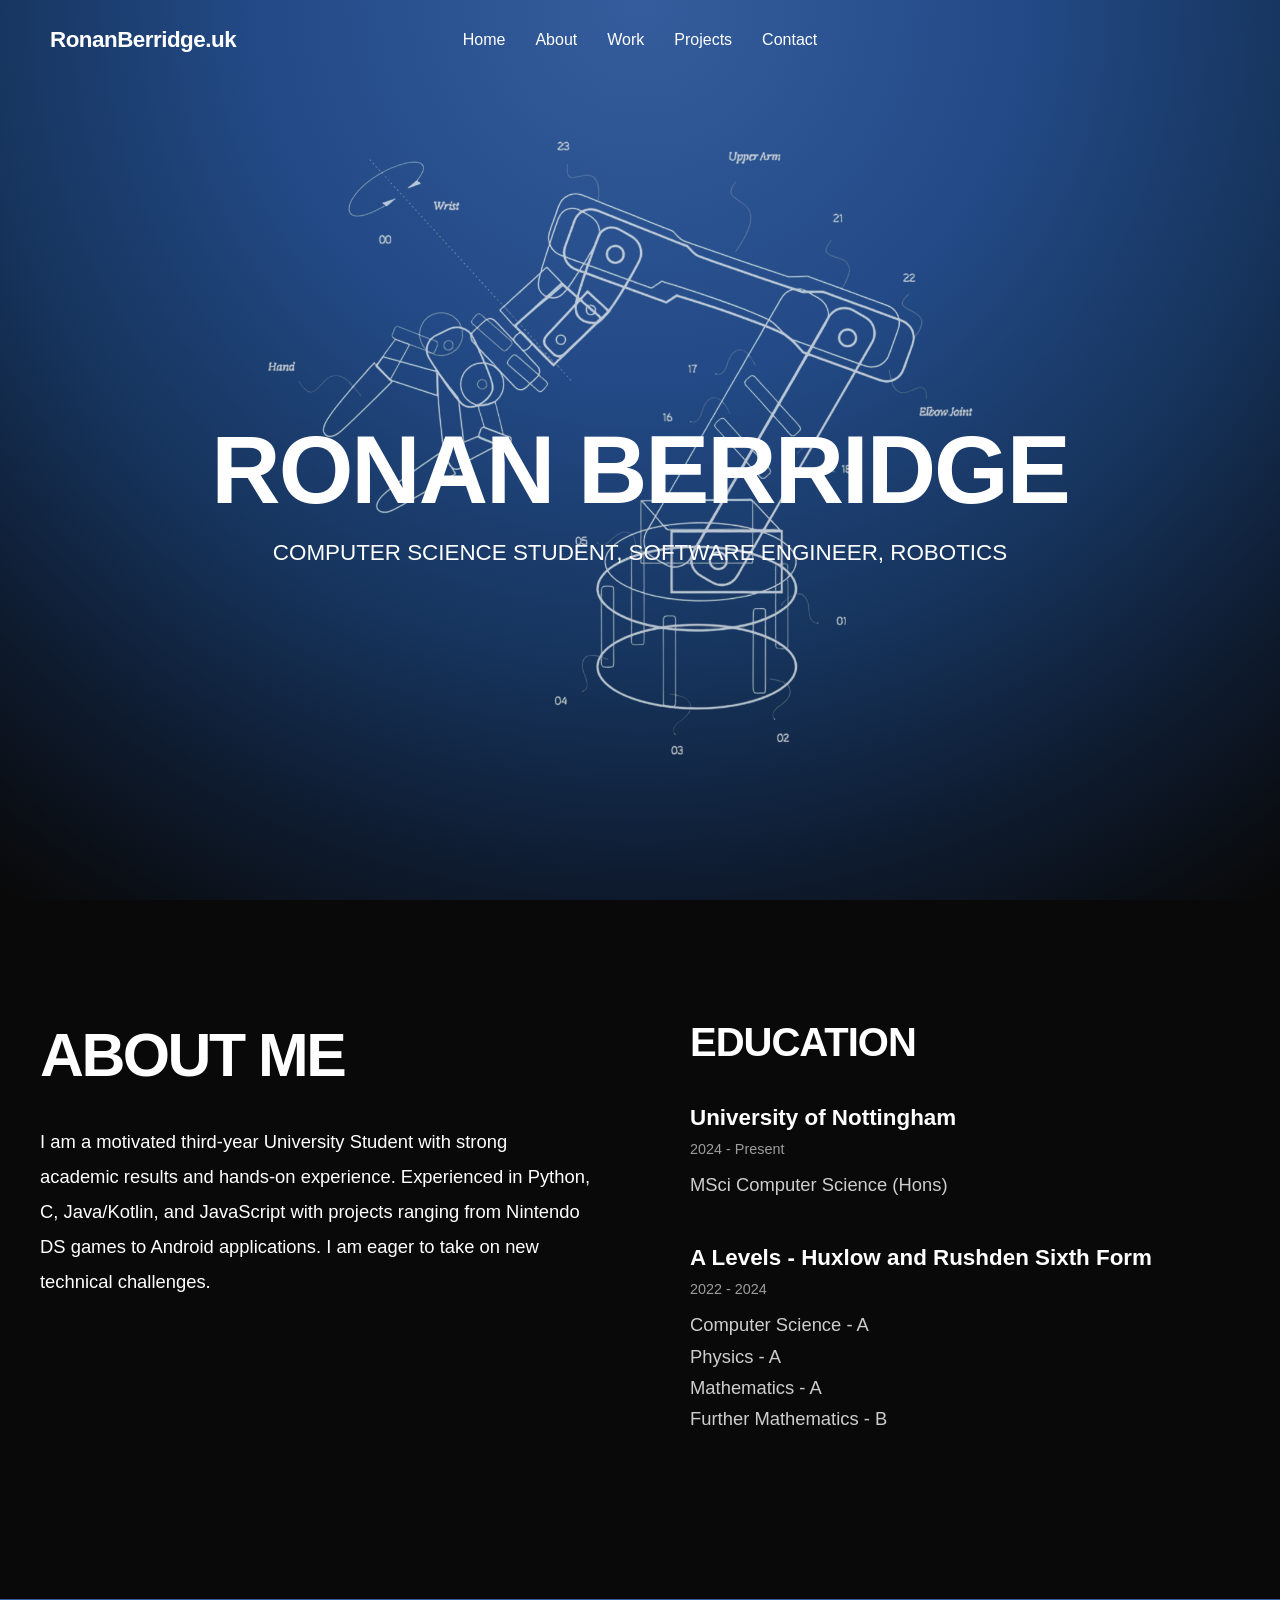
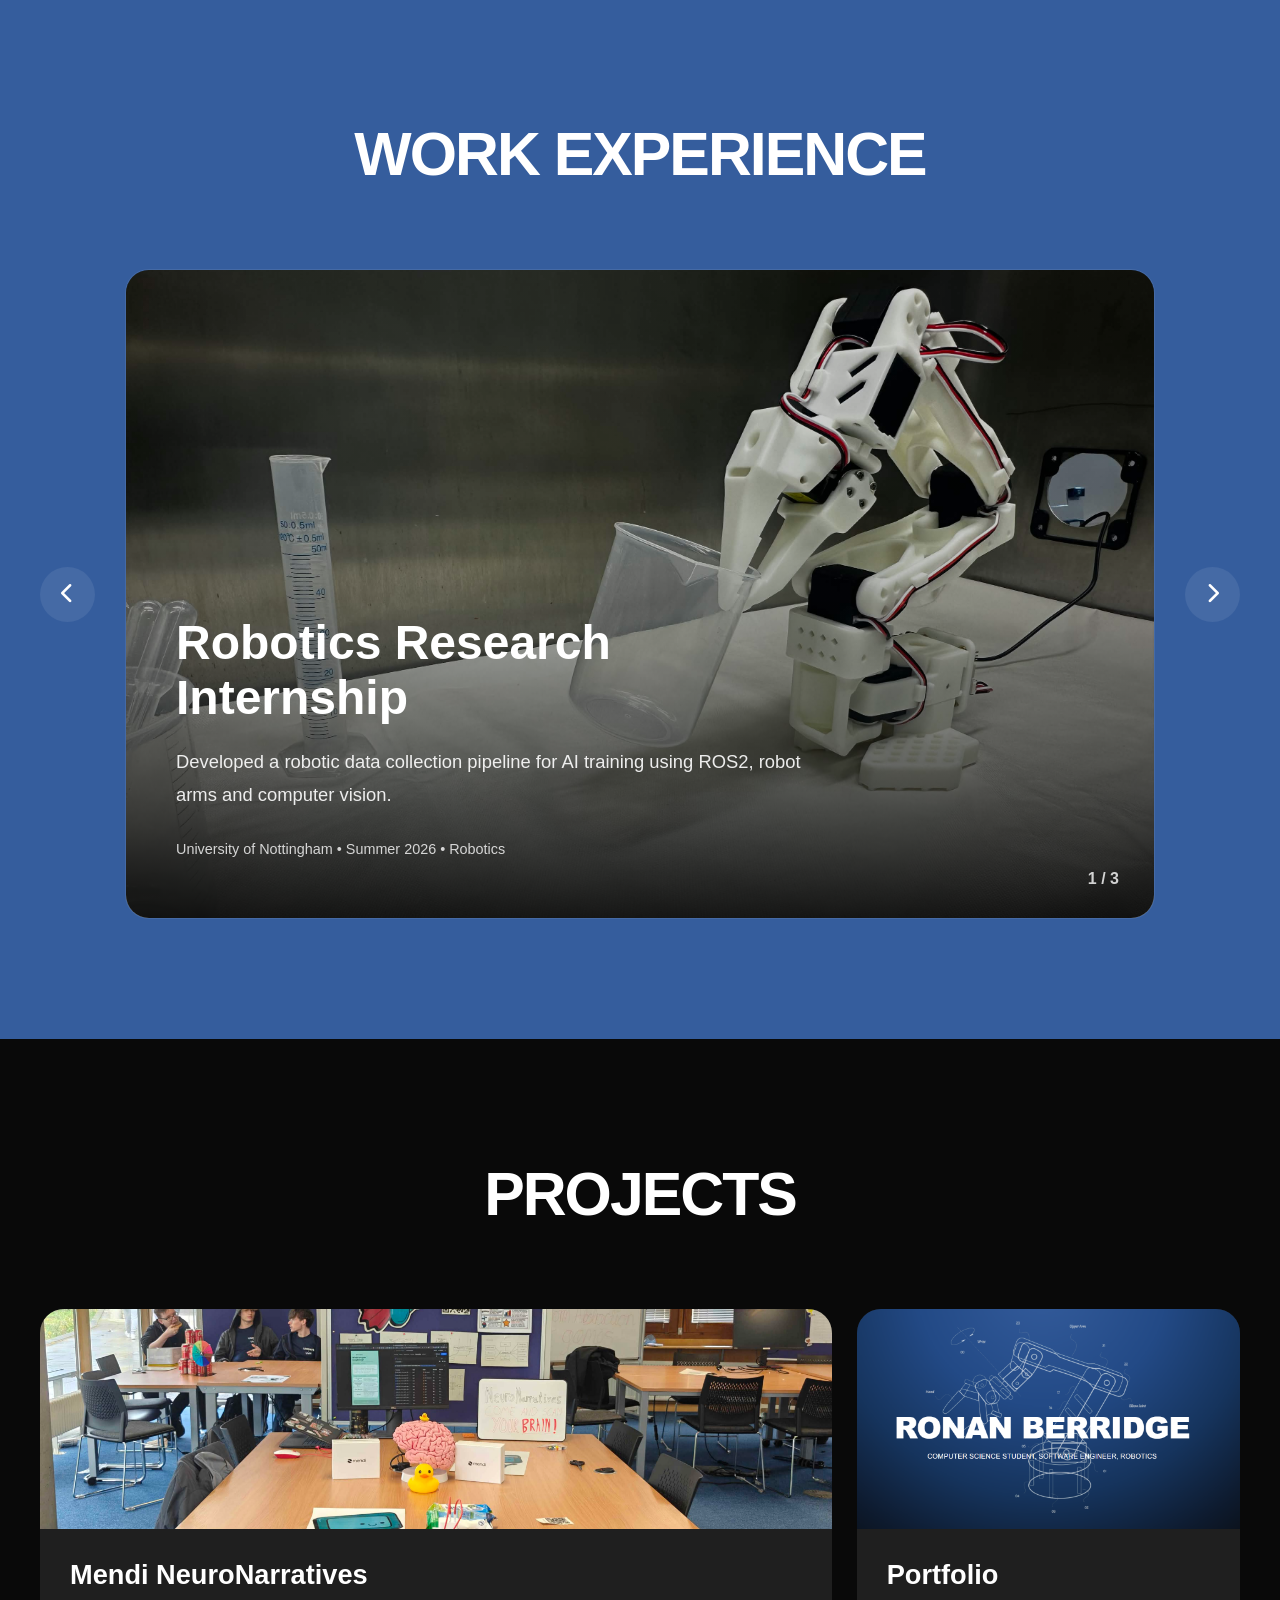
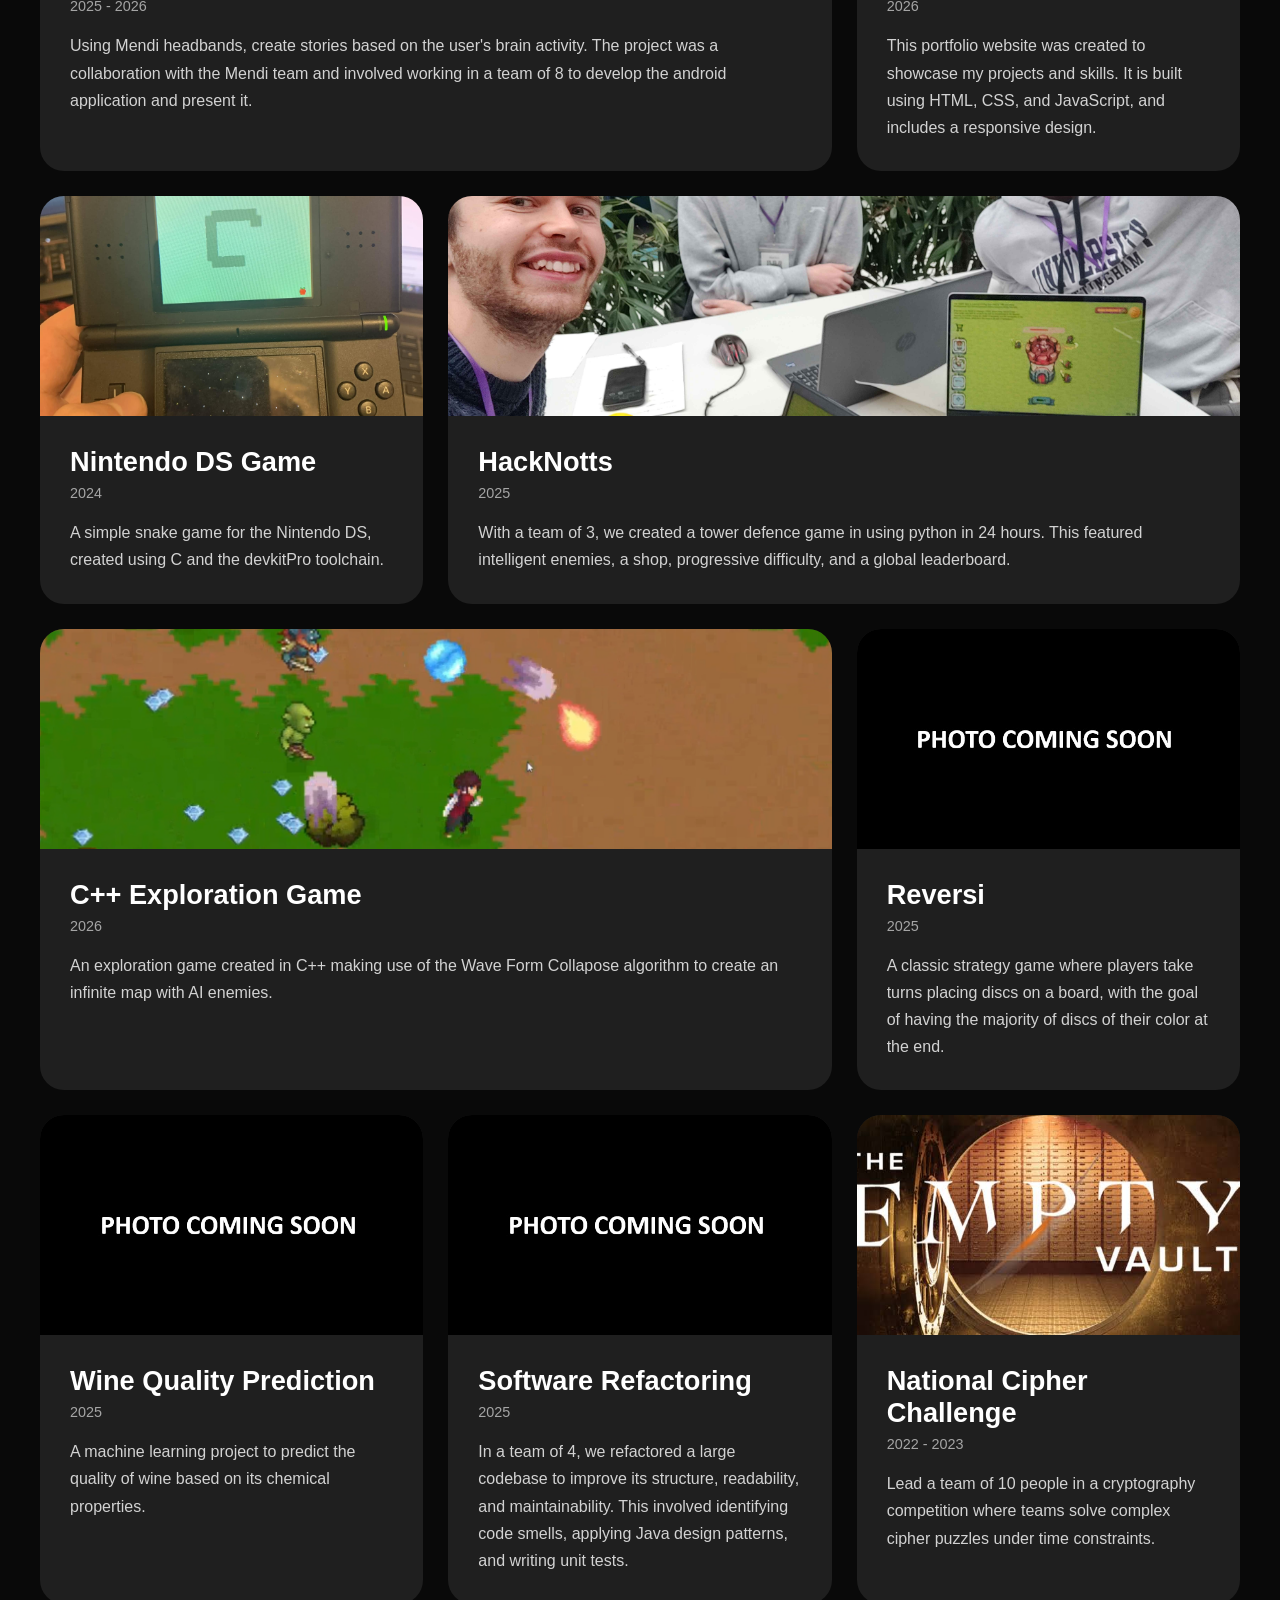
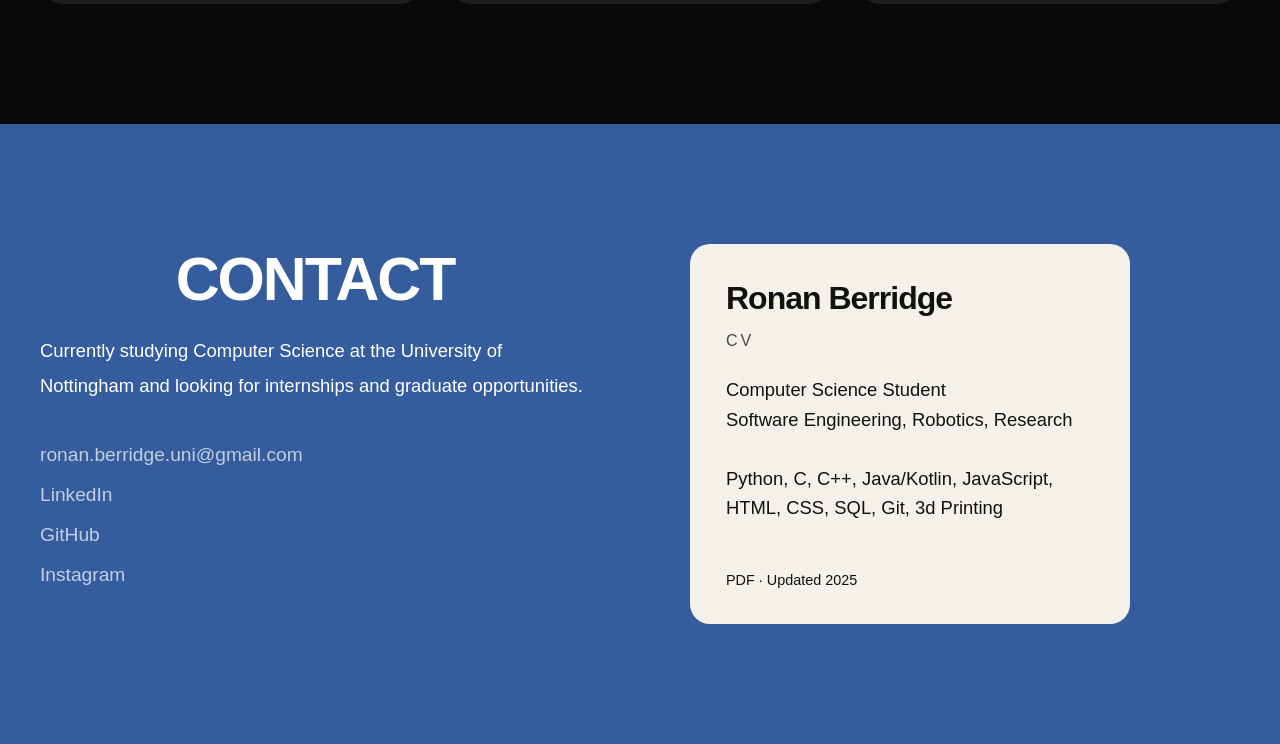
==== commit 12144672: "Added google tag" ====
--- a/index.html
+++ b/index.html
@@ -1,6 +1,15 @@
 <!DOCTYPE html>
 <html lang="en">
 <head>
+    <!-- Google tag (gtag.js) -->
+    <script async src="https://www.googletagmanager.com/gtag/js?id=G-D7PMR0YPDE"></script>
+    <script>
+    window.dataLayer = window.dataLayer || [];
+    function gtag(){dataLayer.push(arguments);}
+    gtag('js', new Date());
+
+    gtag('config', 'G-D7PMR0YPDE');
+    </script>
   <meta charset="UTF-8">
 
   <title>Ronan Berridge</title>
